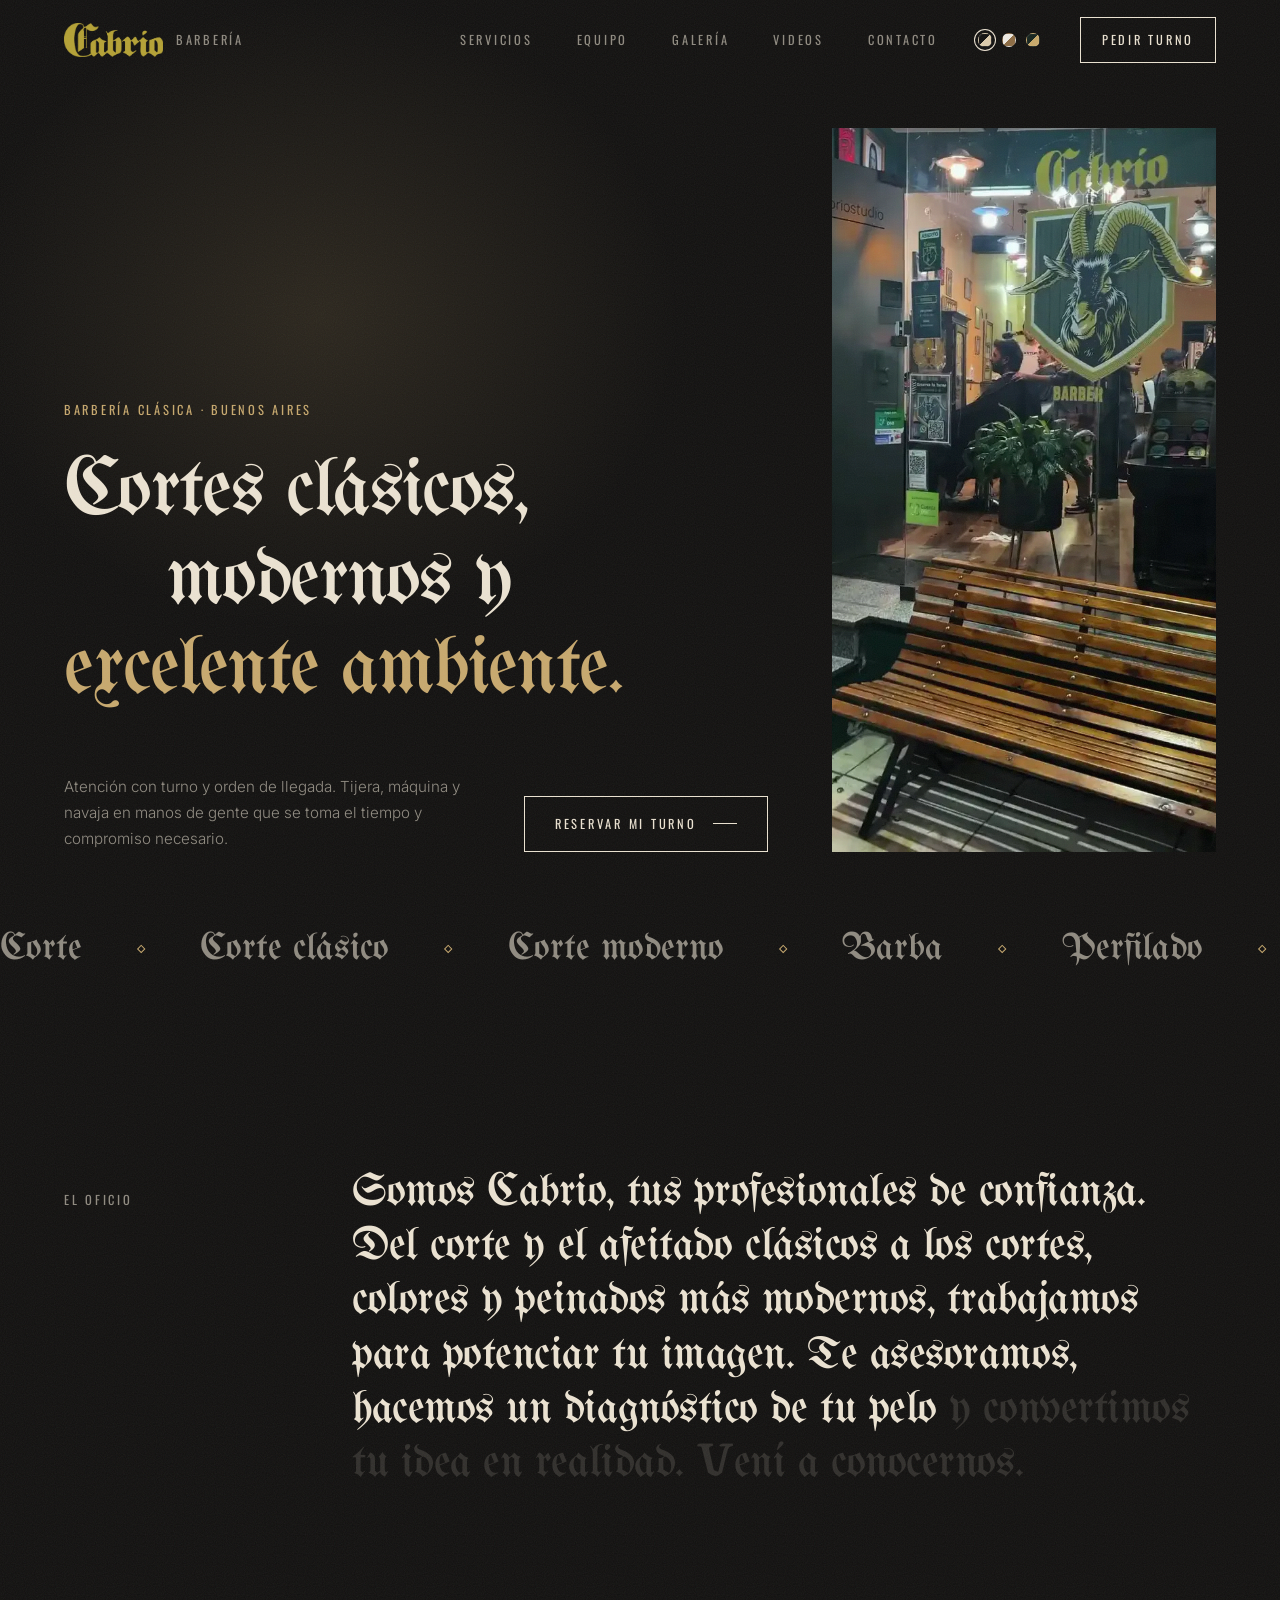
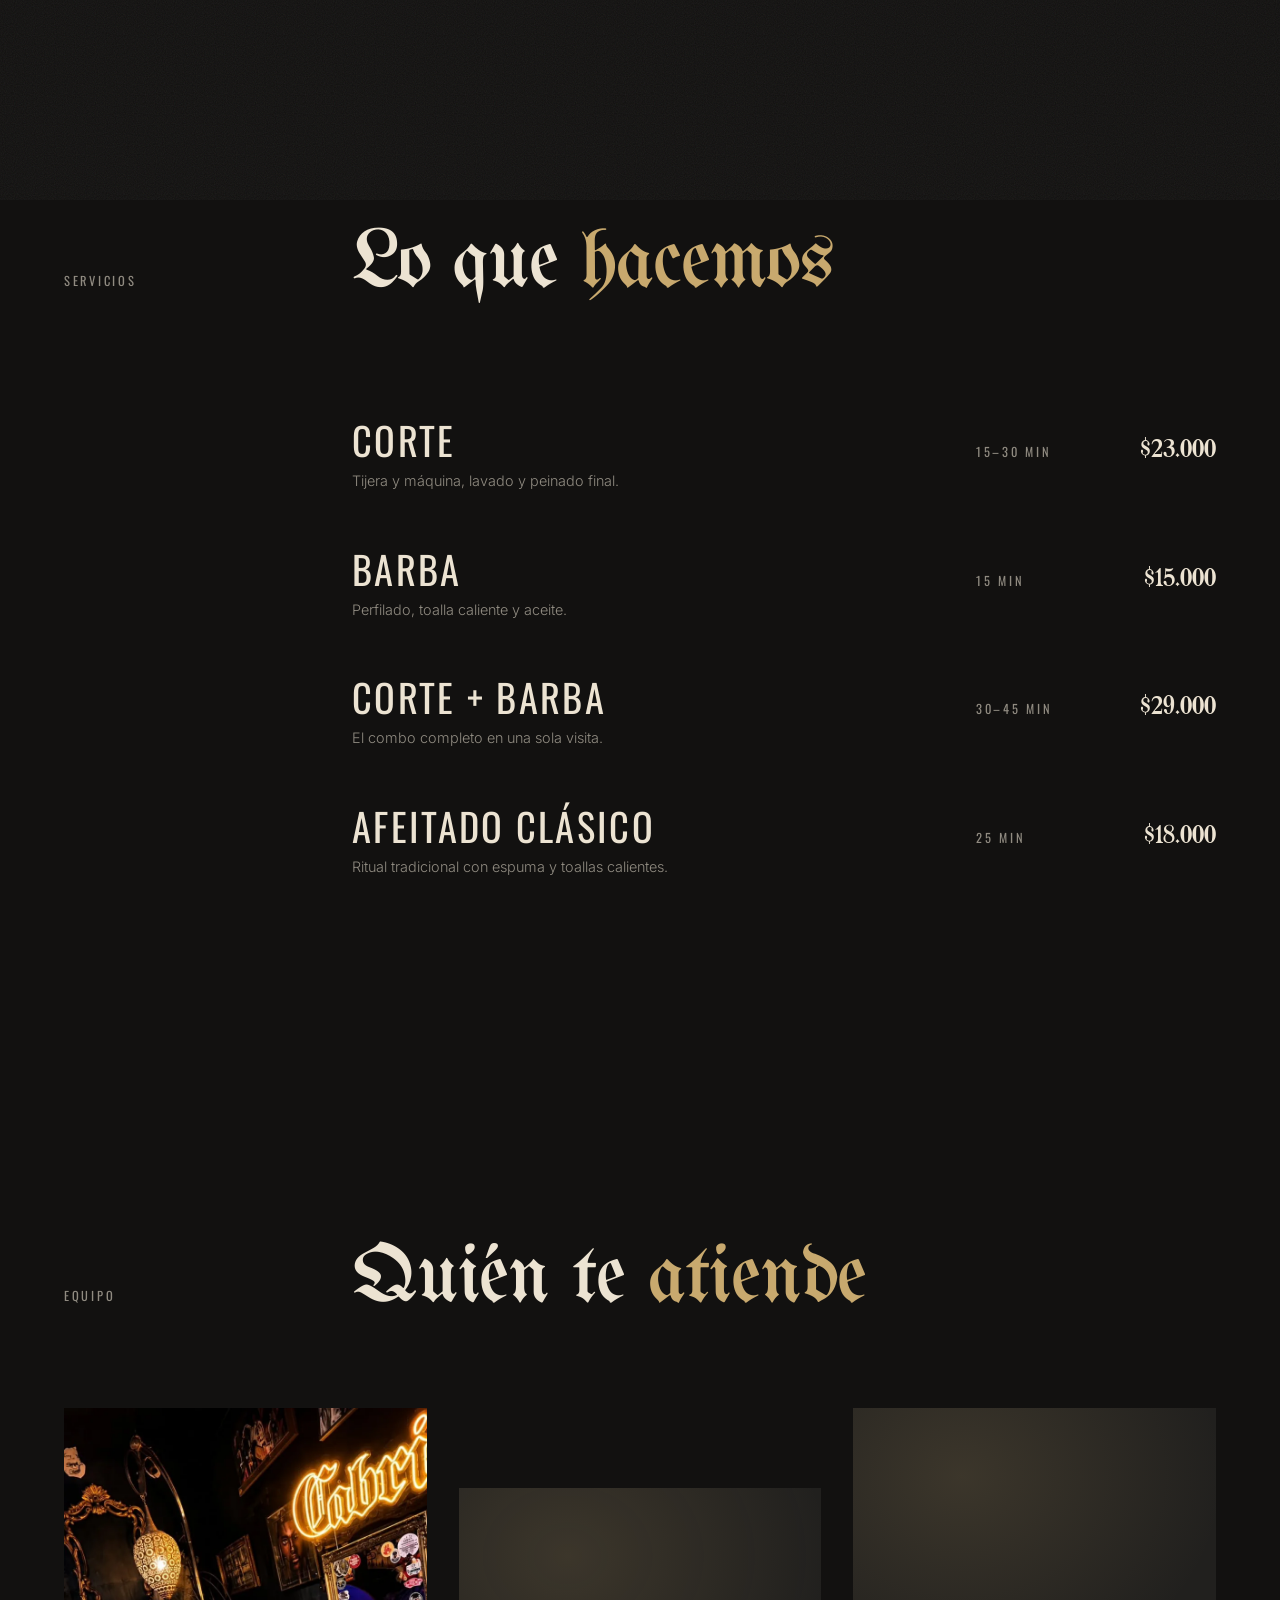
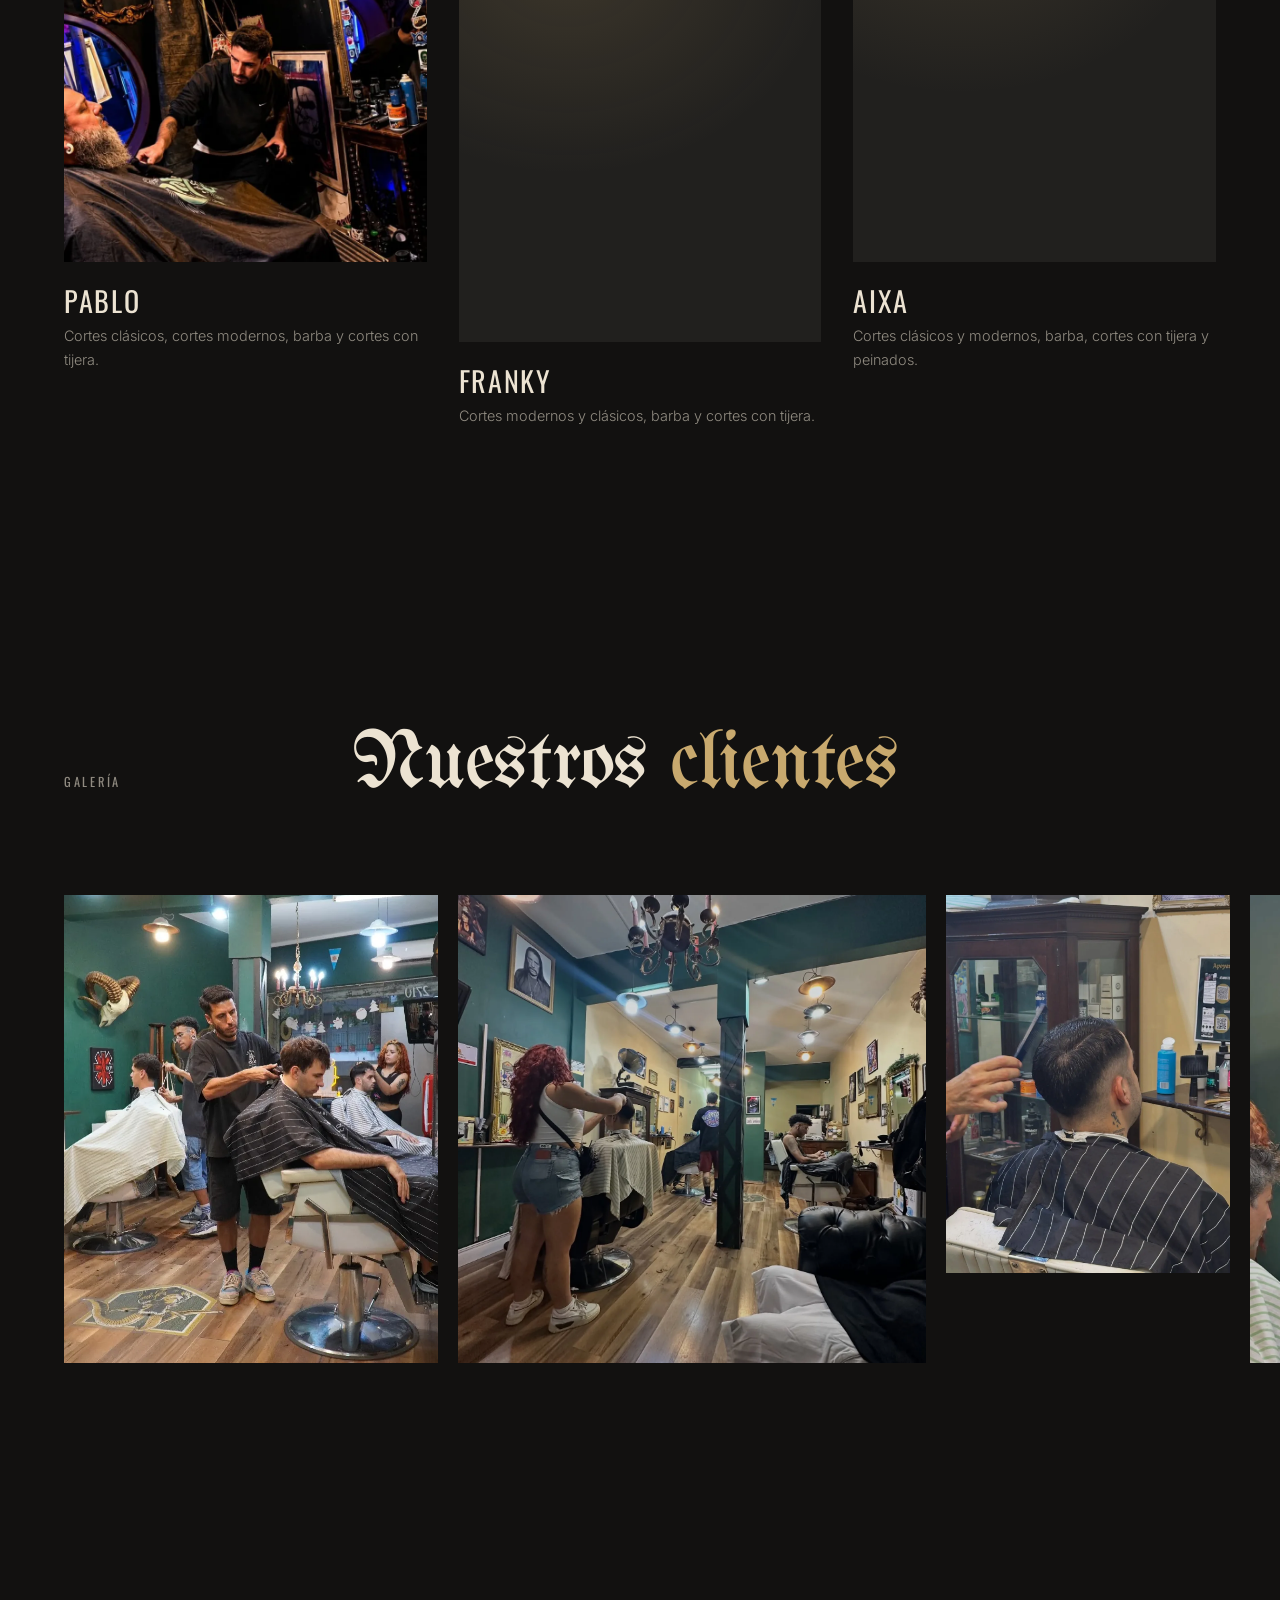
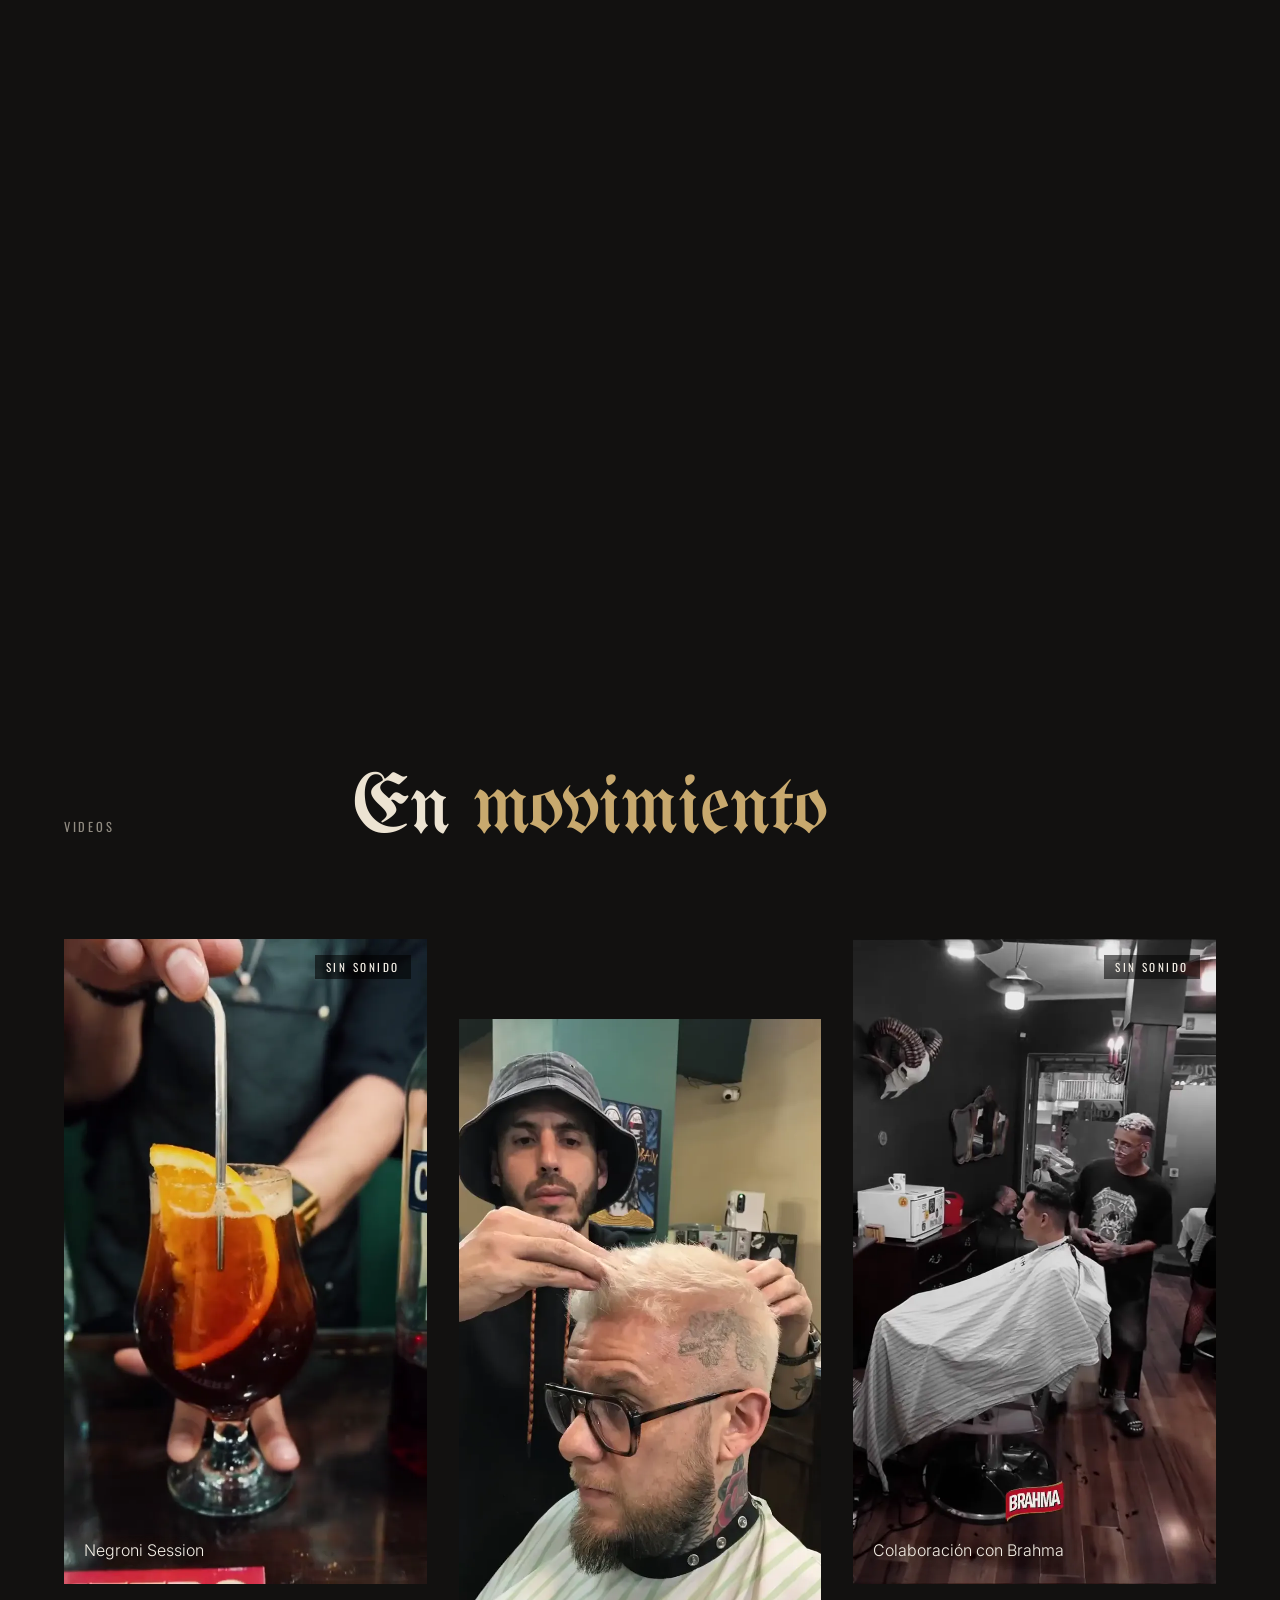
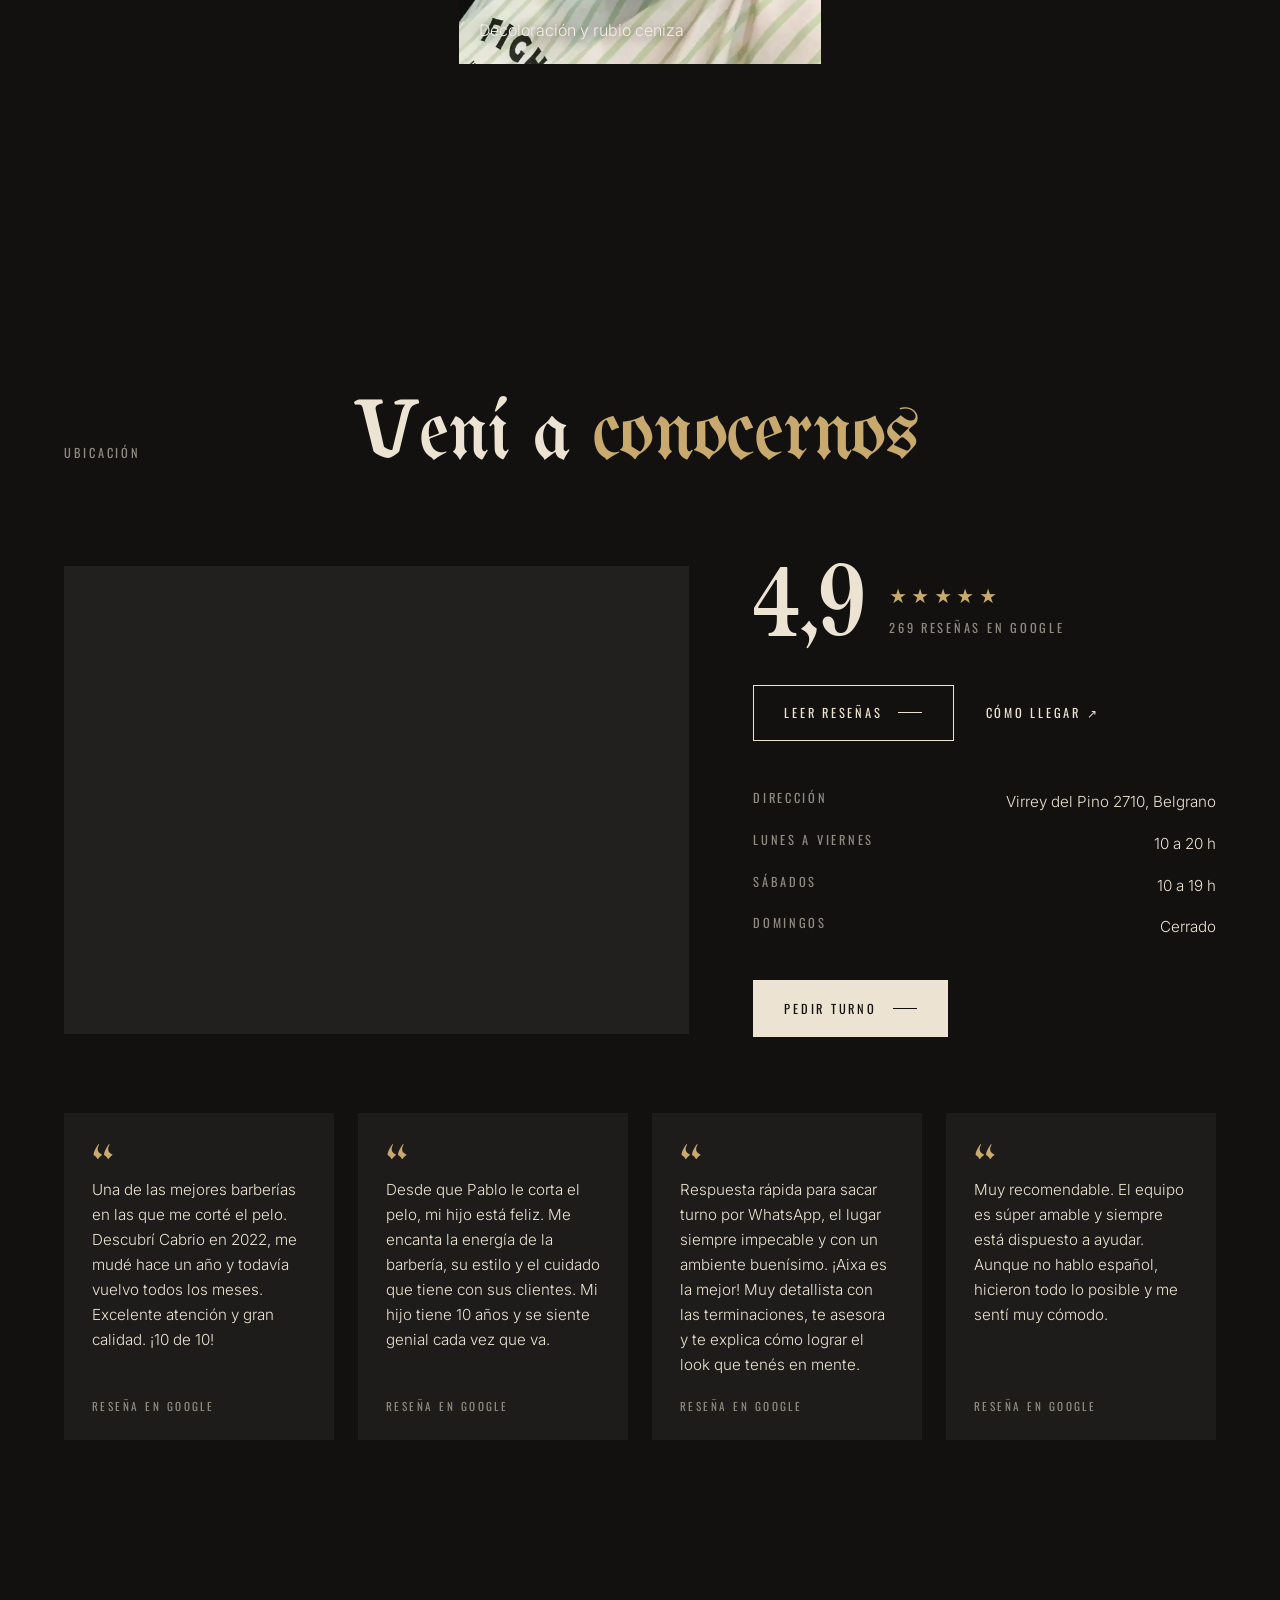
==== index.html @ 7491efc6 "Web de Cabrio Barber Studio" ====
<!DOCTYPE html>
<html lang="es-AR">
<head>
  <meta charset="UTF-8">
  <meta name="viewport" content="width=device-width, initial-scale=1">
  <title>Cabrio Barber Studio | Barbería en Belgrano, CABA</title>
  <meta name="description" content="Barbería en Belgrano, Virrey del Pino 2710. Cortes clásicos y modernos, barba, afeitado clásico, color y peinados. Pedí tu turno online por WhatsApp.">
  <meta name="robots" content="index, follow">
  <meta name="theme-color" content="#121110">
  <meta name="geo.region" content="AR-C">
  <meta name="geo.placename" content="Belgrano, Ciudad Autónoma de Buenos Aires">
  <meta name="geo.position" content="-34.5682414;-58.455752">

  <!-- SITIO_URL: reemplazar por la dirección final al publicar (también en robots.txt y sitemap.xml) -->
  <link rel="canonical" href="SITIO_URL/">

  <!-- Vista previa al compartir en WhatsApp, Instagram, Facebook y X -->
  <meta property="og:type" content="website">
  <meta property="og:locale" content="es_AR">
  <meta property="og:site_name" content="Cabrio Barber Studio">
  <meta property="og:title" content="Cabrio Barber Studio | Barbería en Belgrano, CABA">
  <meta property="og:description" content="Cortes clásicos y modernos, barba, afeitado clásico, color y peinados en Virrey del Pino 2710. Pedí tu turno online.">
  <meta property="og:url" content="SITIO_URL/">
  <meta property="og:image" content="SITIO_URL/multimediz/compartir.jpg">
  <meta property="og:image:width" content="1200">
  <meta property="og:image:height" content="630">
  <meta property="og:image:alt" content="Interior de Cabrio con el cartel de neón">
  <meta name="twitter:card" content="summary_large_image">

  <link rel="icon" href="favicon.ico" sizes="48x48">
  <link rel="icon" href="favicon-32.png" type="image/png" sizes="32x32">
  <link rel="apple-touch-icon" href="apple-touch-icon.png">
  <link rel="manifest" href="site.webmanifest">

  <!-- Ficha del negocio para Google (datos estructurados de schema.org). Es JSON de datos, no código ejecutable -->
  <script type="application/ld+json">
  {
    "@context": "https://schema.org",
    "@type": "HairSalon",
    "@id": "SITIO_URL/#barberia",
    "name": "Cabrio Barber Studio",
    "description": "Barbería en Belgrano con cortes clásicos y modernos, barba, afeitado clásico, color y peinados.",
    "url": "SITIO_URL/",
    "image": "SITIO_URL/multimediz/compartir.jpg",
    "logo": "SITIO_URL/icono-512.png",
    "telephone": "+54 9 11 2591-6083",
    "priceRange": "$$",
    "address": {
      "@type": "PostalAddress",
      "streetAddress": "Virrey del Pino 2710",
      "addressLocality": "Ciudad Autónoma de Buenos Aires",
      "addressRegion": "CABA",
      "postalCode": "C1426",
      "addressCountry": "AR"
    },
    "geo": { "@type": "GeoCoordinates", "latitude": -34.5682414, "longitude": -58.455752 },
    "hasMap": "https://www.google.com/maps/search/?api=1&query=Barberia+CabrioStudio&query_place_id=ChIJ8SZYFT61vJURMBfX44E0KQc",
    "areaServed": "Belgrano, Ciudad Autónoma de Buenos Aires",
    "openingHoursSpecification": [
      { "@type": "OpeningHoursSpecification", "dayOfWeek": ["Monday", "Tuesday", "Wednesday", "Thursday", "Friday"], "opens": "10:00", "closes": "20:00" },
      { "@type": "OpeningHoursSpecification", "dayOfWeek": "Saturday", "opens": "10:00", "closes": "19:00" }
    ],
    "sameAs": ["https://www.instagram.com/cabriostudio/"],
    "makesOffer": [
      { "@type": "Offer", "itemOffered": { "@type": "Service", "name": "Corte" }, "price": "23000", "priceCurrency": "ARS" },
      { "@type": "Offer", "itemOffered": { "@type": "Service", "name": "Barba" }, "price": "15000", "priceCurrency": "ARS" },
      { "@type": "Offer", "itemOffered": { "@type": "Service", "name": "Corte + barba" }, "price": "29000", "priceCurrency": "ARS" },
      { "@type": "Offer", "itemOffered": { "@type": "Service", "name": "Afeitado clásico" }, "price": "18000", "priceCurrency": "ARS" }
    ],
    "employee": [
      { "@type": "Person", "name": "Pablo", "jobTitle": "Barbero" },
      { "@type": "Person", "name": "Franky", "jobTitle": "Barbero", "sameAs": "https://www.instagram.com/frankypelos/" },
      { "@type": "Person", "name": "Aixa", "jobTitle": "Barbera" }
    ]
  }
  </script>

  <!-- Recursos de la primera pantalla: se piden antes para que el inicio cargue más rápido -->
  <link rel="preload" as="image" href="multimediz/cabrio-letras.webp" type="image/webp">
  <link rel="preload" as="image" href="multimediz/hero-cabrio.webp" type="image/webp">
  <link rel="preconnect" href="https://fonts.googleapis.com">
  <link rel="preconnect" href="https://fonts.gstatic.com" crossorigin>
  <link href="https://fonts.googleapis.com/css2?family=UnifrakturMaguntia&family=Oswald:wght@400;500&family=Inter:wght@300;400;500&display=swap" rel="stylesheet">
  <link rel="stylesheet" href="styles.css">
</head>
<body>

  <!-- Pantalla de carga: el logo se llena de dorado con el avance (--load, lo actualiza el JS)
       y al terminar las dos mitades se abren en diagonal, como las hojas de una tijera -->
  <div class="preloader" aria-hidden="true">
    <div class="preloader__half preloader__half--top"></div>
    <div class="preloader__half preloader__half--bottom"></div>
    <span class="preloader__cut"></span>
    <div class="preloader__center">
      <div class="preloader__logo">
        <img class="preloader__ghost" src="multimediz/cabrio-letras.webp" alt="" width="551" height="187">
        <img class="preloader__fill" src="multimediz/cabrio-letras.webp" alt="" width="551" height="187">
      </div>
      <span class="preloader__bar"></span>
      <p class="preloader__tagline">Barber Studio · Belgrano</p>
    </div>
    <span class="preloader__count">0</span>
  </div>


  <!-- Etiqueta que sigue al mouse sobre la lista de servicios; el JS completa el nombre del servicio -->
  <div class="preview" aria-hidden="true">
    <span class="preview__label">Agendar</span>
    <span class="preview__name"></span>
  </div>

  <header class="header">
    <a class="header__logo" href="#inicio"><img src="multimediz/cabrio-letras.webp" alt="Cabrio" width="551" height="187"><span>Barbería</span></a>
    <nav class="nav" aria-label="Principal">
      <a href="#servicios">Servicios</a>
      <a href="#equipo">Equipo</a>
      <a href="#galeria">Galería</a>
      <a href="#videos">Videos</a>
      <a href="#contacto">Contacto</a>
    </nav>
    <div class="themes" role="group" aria-label="Tema de color">
      <button class="themes__btn" type="button" data-theme-set="noche" aria-label="Tema noche"></button>
      <button class="themes__btn" type="button" data-theme-set="papel" aria-label="Tema papel"></button>
      <button class="themes__btn" type="button" data-theme-set="bosque" aria-label="Tema bosque"></button>
    </div>
    <button class="header__cta" type="button" data-bot-open data-magnetic>Pedir turno</button>
    <button class="header__burger" type="button" aria-label="Abrir menú" aria-expanded="false">
      <span></span><span></span>
    </button>
  </header>

  <main>

    <section class="hero" id="inicio">
      <div class="hero__content">
        <p class="hero__eyebrow">Barbería clásica · Buenos Aires</p>
        <h1 class="hero__title">
          <span class="hero__line"><span>Cortes clásicos,</span></span>
          <span class="hero__line"><span>modernos y</span></span>
          <span class="hero__line"><span><em>excelente ambiente.</em></span></span>
        </h1>
      </div>
      <figure class="hero__media" data-parallax>
        <video src="multimediz/hero-cabrio.mp4" poster="multimediz/hero-cabrio.webp" autoplay muted loop playsinline aria-label="Un día de trabajo en Cabrio"></video>
      </figure>
      <div class="hero__footer">
        <p class="hero__text">Atención con turno y orden de llegada. Tijera, máquina y navaja en manos de gente que se toma el tiempo y compromiso necesario.</p>
        <button class="btn" type="button" data-bot-open data-magnetic>Reservar mi turno</button>
      </div>
    </section>

    <div class="marquee" aria-hidden="true">
      <div class="marquee__track">
        <span>Corte</span><span>Corte clásico</span><span>Corte moderno</span><span>Barba</span><span>Perfilado</span><span>Afeitado a navaja</span><span>Peinados</span><span>Asesoramiento personalizado</span><span>Cuidado facial</span>
        <span>Corte</span><span>Corte clásico</span><span>Corte moderno</span><span>Barba</span><span>Perfilado</span><span>Afeitado a navaja</span><span>Peinados</span><span>Asesoramiento personalizado</span><span>Cuidado facial</span>
      </div>
    </div>

    <section class="section manifesto" aria-label="Nuestra forma de trabajar">
      <p class="section__label">El oficio</p>
      <p class="manifesto__text" data-words>Somos Cabrio, tus profesionales de confianza. Del corte y el afeitado clásicos a los cortes, colores y peinados más modernos, trabajamos para potenciar tu imagen. Te asesoramos, hacemos un diagnóstico de tu pelo y convertimos tu idea en realidad. Vení a conocernos.</p>
    </section>

    <section class="section services" id="servicios">
      <header class="section__head" data-reveal>
        <p class="section__label">Servicios</p>
        <h2 class="section__title">Lo que <em>hacemos</em></h2>
      </header>
      <!-- El bot de turnos lee data-service y data-price; al hacer clic abre el bot con ese servicio elegido -->
      <ul class="services__list">
        <li data-reveal>
          <button class="service" type="button" data-service="Corte" data-price="$23.000">
            <span class="service__body">
              <span class="service__name">Corte</span>
              <span class="service__desc">Tijera y máquina, lavado y peinado final.</span>
            </span>
            <span class="service__time">15–30 min</span>
            <span class="service__price">$23.000</span>
          </button>
        </li>
        <li data-reveal>
          <button class="service" type="button" data-service="Barba" data-price="$15.000">
            <span class="service__body">
              <span class="service__name">Barba</span>
              <span class="service__desc">Perfilado, toalla caliente y aceite.</span>
            </span>
            <span class="service__time">15 min</span>
            <span class="service__price">$15.000</span>
          </button>
        </li>
        <li data-reveal>
          <button class="service" type="button" data-service="Corte + barba" data-price="$29.000">
            <span class="service__body">
              <span class="service__name">Corte + barba</span>
              <span class="service__desc">El combo completo en una sola visita.</span>
            </span>
            <span class="service__time">30–45 min</span>
            <span class="service__price">$29.000</span>
          </button>
        </li>
        <li data-reveal>
          <button class="service" type="button" data-service="Afeitado clásico" data-price="$18.000">
            <span class="service__body">
              <span class="service__name">Afeitado clásico</span>
              <span class="service__desc">Ritual tradicional con espuma y toallas calientes.</span>
            </span>
            <span class="service__time">25 min</span>
            <span class="service__price">$18.000</span>
          </button>
        </li>
      </ul>
    </section>

    <section class="section section--alt team" id="equipo">
      <header class="section__head" data-reveal>
        <p class="section__label">Equipo</p>
        <h2 class="section__title">Quién te <em>atiende</em></h2>
      </header>
      <!-- Cada foto abre el Instagram del estilista -->
      <div class="team__grid">
        <article class="barber" data-reveal data-barber="Pablo">
          <a class="barber__photo" href="https://www.instagram.com/cabriostudio/" target="_blank" rel="noopener" aria-label="Instagram de Pablo">
            <img src="multimediz/equipo-pablo.webp" alt="Pablo, barbero de Cabrio, arreglando la barba de un cliente" width="800" height="1000" loading="lazy" decoding="async">
          </a>
          <h3>Pablo</h3>
          <p>Cortes clásicos, cortes modernos, barba y cortes con tijera.</p>
        </article>
        <article class="barber" data-reveal data-barber="Franky">
          <a class="barber__photo" href="https://www.instagram.com/frankypelos/" target="_blank" rel="noopener" aria-label="Instagram de Franky">
            <img src="multimediz/equipo-franky.webp" alt="Franky, barbero de Cabrio" width="800" height="1000" loading="lazy" decoding="async">
          </a>
          <h3>Franky</h3>
          <p>Cortes modernos y clásicos, barba y cortes con tijera.</p>
        </article>
        <article class="barber" data-reveal data-barber="Aixa">
          <a class="barber__photo" href="https://www.instagram.com/cabriostudio/" target="_blank" rel="noopener" aria-label="Instagram de Aixa">
            <img src="multimediz/equipo-aixa.webp" alt="Aixa, barbera de Cabrio" width="800" height="1000" loading="lazy" decoding="async">
          </a>
          <h3>Aixa</h3>
          <p>Cortes clásicos y modernos, barba, cortes con tijera y peinados.</p>
        </article>
      </div>
    </section>

    <!-- En escritorio la galería queda fija y se desplaza en horizontal con el scroll -->
    <section class="gallery" id="galeria">
      <div class="gallery__sticky">
        <header class="section__head gallery__head">
          <p class="section__label">Galería</p>
          <h2 class="section__title">Nuestros <em>clientes</em></h2>
        </header>
        <!-- Para sumar fotos: un figure por imagen. Los vacíos se muestran como marco de muestra -->
        <div class="gallery__track">
          <figure class="gallery__item"><img src="multimediz/equipo-trabajando.webp" width="720" height="960" alt="Pablo, Franky y Aixa trabajando en el local" loading="lazy" decoding="async"></figure>
          <figure class="gallery__item"><img src="multimediz/salon-completo.webp" width="1400" height="1399" alt="El salón de Cabrio con los tres sillones trabajando" loading="lazy" decoding="async"></figure>
          <figure class="gallery__item"><img src="multimediz/peinado-clasico.webp" width="1400" height="1399" alt="Peinado clásico con peine y degradado" loading="lazy" decoding="async"></figure>
          <figure class="gallery__item"><img src="multimediz/neon-espejo.webp" width="1400" height="1399" alt="Corte frente al espejo dorado bajo el neón de Cabrio" loading="lazy" decoding="async"></figure>
          <figure class="gallery__item"><img src="multimediz/fade-rulos.webp" width="720" height="960" alt="Degradado bajo con rulos" loading="lazy" decoding="async"></figure>
          <figure class="gallery__item"><img src="multimediz/barba-ventana.webp" width="1400" height="1399" alt="Arreglo de barba junto a la ventana" loading="lazy" decoding="async"></figure>
          <figure class="gallery__item"><img src="multimediz/corte-espejo.webp" width="1400" height="1399" alt="Cliente revisando su corte en el espejo" loading="lazy" decoding="async"></figure>
          <figure class="gallery__item"><img src="multimediz/perfilado-sillon.webp" width="1400" height="1400" alt="Perfilado de barba con máquina en el sillón" loading="lazy" decoding="async"></figure>
          <figure class="gallery__item"><img src="multimediz/espejo-neon-2.webp" width="1400" height="1399" alt="Corte reflejado en el espejo con el cartel de neón" loading="lazy" decoding="async"></figure>
          <figure class="gallery__item"><img src="multimediz/fade-barba.webp" width="1170" height="1170" alt="Fade bajo y arreglo de barba con máquina" loading="lazy" decoding="async"></figure>
          <figure class="gallery__item"><img src="multimediz/trenzas-1.webp" width="1400" height="1400" alt="Trenzas pegadas vistas desde arriba" loading="lazy" decoding="async"></figure>
          <figure class="gallery__item"><img src="multimediz/local-neon.webp" width="1051" height="1400" alt="Corte frente al espejo con el cartel de neón de Cabrio" loading="lazy" decoding="async"></figure>
          <figure class="gallery__item"><img src="multimediz/fade-nuca.webp" width="1023" height="1279" alt="Degradado en la nuca con máquina" loading="lazy" decoding="async"></figure>
          <figure class="gallery__item"><img src="multimediz/corte-tijera.webp" width="1023" height="1279" alt="Corte con tijera y peine" loading="lazy" decoding="async"></figure>
          <figure class="gallery__item"><img src="multimediz/trenzas-2.webp" width="1400" height="1400" alt="Trenzas pegadas con degradado lateral" loading="lazy" decoding="async"></figure>
          <figure class="gallery__item"><img src="multimediz/cartel-neon.webp" width="1023" height="1281" alt="Cartel de neón de Cabrio Barber Studio" loading="lazy" decoding="async"></figure>
          <figure class="gallery__item"><img src="multimediz/perfilado-barba.webp" width="1170" height="1170" alt="Perfilado de barba con máquina" loading="lazy" decoding="async"></figure>
          <figure class="gallery__item"><img src="multimediz/fade-lateral.webp" width="1023" height="1281" alt="Degradado lateral con barba" loading="lazy" decoding="async"></figure>
          <figure class="gallery__item"><img src="multimediz/barba-sillon.webp" width="1023" height="1279" alt="Arreglo de barba en el sillón" loading="lazy" decoding="async"></figure>
          <figure class="gallery__item"><img src="multimediz/cuadro-tyson.webp" width="1023" height="1279" alt="Cuadro de arte urbano en el local" loading="lazy" decoding="async"></figure>
          <figure class="gallery__item"><img src="multimediz/afeitado-maquina.webp" width="1119" height="1400" alt="Perfilado con afeitadora" loading="lazy" decoding="async"></figure>
          <figure class="gallery__item"><img src="multimediz/espejo.webp" width="1023" height="1279" alt="Barbero trabajando reflejado en el espejo" loading="lazy" decoding="async"></figure>
          <figure class="gallery__item"><img src="multimediz/cliente-local.webp" width="1119" height="1400" alt="Cliente en el sillón dentro del local" loading="lazy" decoding="async"></figure>
          <figure class="gallery__item"><img src="multimediz/local-cabrio.webp" width="1080" height="1080" alt="Barbero trabajando con el cartel de neón de Cabrio" loading="lazy" decoding="async"></figure>
          <figure class="gallery__item"><img src="multimediz/cartel-vidriera.webp" width="1023" height="1281" alt="Cartel de Cabrio en la vidriera" loading="lazy" decoding="async"></figure>
        </div>
      </div>
    </section>

    <!-- Los videos arrancan sin sonido al entrar en pantalla; un clic activa el sonido.
         data-no-audio marca los videos que no tienen pista de audio -->

    <section class="section videos" id="videos">
      <header class="section__head" data-reveal>
        <p class="section__label">Videos</p>
        <h2 class="section__title">En <em>movimiento</em></h2>
      </header>
      <div class="videos__grid">
        <figure class="clip" data-reveal>
          <video src="multimediz/video-negroni.mp4" poster="multimediz/video-negroni.webp" muted loop playsinline preload="none"></video>
          <figcaption>Negroni Session</figcaption>
        </figure>
        <figure class="clip" data-reveal data-no-audio>
          <video src="multimediz/video-decoloracion.mp4" poster="multimediz/video-decoloracion.webp" muted loop playsinline preload="none"></video>
          <figcaption>Decoloración y rubio ceniza</figcaption>
        </figure>
        <figure class="clip" data-reveal>
          <video src="multimediz/video-brahma.mp4" poster="multimediz/video-brahma.webp" muted loop playsinline preload="none"></video>
          <figcaption>Colaboración con Brahma</figcaption>
        </figure>
      </div>
    </section>

    <!-- Ubicación, reseñas y contacto. La calificación y la cantidad de reseñas se copian a mano desde la ficha de Google -->
    <section class="section section--alt contact" id="contacto">
      <header class="section__head" data-reveal>
        <p class="section__label">Ubicación</p>
        <h2 class="section__title">Vení a <em>conocernos</em></h2>
      </header>
      <div class="contact__grid">
        <div class="map" data-reveal>
          <iframe class="map__frame" src="https://www.google.com/maps?q=Barberia+CabrioStudio,+Virrey+del+Pino+2710,+CABA&amp;z=16&amp;output=embed" title="Mapa de Cabrio en Virrey del Pino 2710" loading="lazy" referrerpolicy="no-referrer-when-downgrade"></iframe>
        </div>
        <div class="contact__info" data-reveal>
          <div class="rating">
            <p class="rating__score">4,9</p>
            <div>
              <p class="rating__stars" aria-label="4,9 de 5 estrellas">★★★★★</p>
              <p class="rating__count">269 reseñas en Google</p>
            </div>
          </div>
          <div class="contact__links">
            <a class="btn" href="https://search.google.com/local/reviews?placeid=ChIJ8SZYFT61vJURMBfX44E0KQc" target="_blank" rel="noopener">Leer reseñas</a>
            <a class="link" href="https://www.google.com/maps/dir/?api=1&amp;destination=Virrey+del+Pino+2710,+CABA" target="_blank" rel="noopener">Cómo llegar ↗</a>
          </div>
          <dl class="details">
            <div><dt>Dirección</dt><dd>Virrey del Pino 2710, Belgrano</dd></div>
            <div><dt>Lunes a viernes</dt><dd>10 a 20 h</dd></div>
            <div><dt>Sábados</dt><dd>10 a 19 h</dd></div>
            <div><dt>Domingos</dt><dd>Cerrado</dd></div>
          </dl>
          <button class="btn btn--solid" type="button" data-bot-open data-magnetic>Pedir turno</button>
        </div>
      </div>

      <!-- PENDIENTE: estos textos son traducciones al español de reseñas reales de la ficha de Google
           (Google las entrega traducidas al inglés). Reemplazarlos por el texto original antes de publicar -->
      <div class="reviews">
        <blockquote class="review" data-reveal>
          <p>Una de las mejores barberías en las que me corté el pelo. Descubrí Cabrio en 2022, me mudé hace un año y todavía vuelvo todos los meses. Excelente atención y gran calidad. ¡10 de 10!</p>
          <footer>Reseña en Google</footer>
        </blockquote>
        <blockquote class="review" data-reveal>
          <p>Desde que Pablo le corta el pelo, mi hijo está feliz. Me encanta la energía de la barbería, su estilo y el cuidado que tiene con sus clientes. Mi hijo tiene 10 años y se siente genial cada vez que va.</p>
          <footer>Reseña en Google</footer>
        </blockquote>
        <blockquote class="review" data-reveal>
          <p>Respuesta rápida para sacar turno por WhatsApp, el lugar siempre impecable y con un ambiente buenísimo. ¡Aixa es la mejor! Muy detallista con las terminaciones, te asesora y te explica cómo lograr el look que tenés en mente.</p>
          <footer>Reseña en Google</footer>
        </blockquote>
        <blockquote class="review" data-reveal>
          <p>Muy recomendable. El equipo es súper amable y siempre está dispuesto a ayudar. Aunque no hablo español, hicieron todo lo posible y me sentí muy cómodo.</p>
          <footer>Reseña en Google</footer>
        </blockquote>
      </div>
    </section>

  </main>

  <footer class="footer">
    <p>© Cabrio Barbería</p>
    <p>Diseño y desarrollo: Cancado Media</p>
  </footer>

  <button class="bot-toggle" type="button" data-bot-open>Pedir turno</button>

  <aside class="bot" aria-label="Asistente de turnos" inert>
    <header class="bot__head">
      <div>
        <p class="bot__title">Asistente de turnos</p>
        <p class="bot__status">Respuesta inmediata</p>
      </div>
      <button class="bot__close" type="button" aria-label="Cerrar asistente">×</button>
    </header>
    <div class="bot__messages" aria-live="polite"></div>
    <div class="bot__options"></div>
    <form class="bot__form" hidden>
      <input class="bot__input" type="text" aria-label="Respuesta" required>
      <button class="bot__send" type="submit" aria-label="Enviar">→</button>
    </form>
  </aside>

  <script src="script.js"></script>
  <script src="cursor.js"></script>
</body>
</html>
---- styles.css ----
/* ---------- Fuentes ---------- */
/* La V mayúscula de UnifrakturMaguntia (Fraktur) se lee como B: solo esa letra se toma de Texturina */
@font-face {
  font-family: "Cabrio V";
  src: url("fuentes/v-gotica.woff2") format("woff2");
  unicode-range: U+0056;
  font-display: swap;
}

/* ---------- Paletas ---------- */
/* s1 = superficies claras, s2 = superficies oscuras. Cada tema redefine solo estos valores */
:root {
  --s1-bg: #eeeae3;
  --s1-fg: #171614;
  --s1-accent: #8c6b43;
  --s2-bg: #141311;
  --s2-fg: #ece6dc;
  --s2-accent: #b8976a;

  --font-display: "Cabrio V", "UnifrakturMaguntia", "Times New Roman", serif;
  --font-label: "Oswald", "Arial Narrow", sans-serif;
  --font-body: "Inter", system-ui, sans-serif;

  --gutter: clamp(1.25rem, 5vw, 5rem);
  --header-h: 5rem;
  --index-col: clamp(3rem, 20vw, 16rem);
  --tracking: 0.22em;
  --ease: cubic-bezier(0.19, 1, 0.22, 1);
}

/* Tema principal: fondo oscuro con secciones en beige */
[data-theme="noche"] {
  --s1-bg: #121110;
  --s1-fg: #ece3d2;
  --s1-accent: #c8a96e;
  --s2-bg: #dccbab;
  --s2-fg: #1a1714;
  --s2-accent: #6f4f26;
}

/* El preloader queda oscuro aunque las secciones alternadas sean beige, para que resalte el logo dorado */
[data-theme="noche"] .preloader {
  --bg: var(--s1-bg);
  --text: var(--s1-fg);
  --accent: var(--s1-accent);
}

[data-theme="bosque"] {
  --s1-bg: #e8e5da;
  --s1-fg: #16241e;
  --s1-accent: #94743f;
  --s2-bg: #16241e;
  --s2-fg: #e8e5da;
  --s2-accent: #c9a96a;
}

/* ---------- Superficies ---------- */
/* Los colores se registran como <color> para poder animarlos: cuando una sección .section--alt
   llega al centro de la pantalla, el JS agrega .is-alt y toda la página funde al segundo color */
@property --bg { syntax: "<color>"; inherits: true; initial-value: #121110; }
@property --text { syntax: "<color>"; inherits: true; initial-value: #ece3d2; }
@property --accent { syntax: "<color>"; inherits: true; initial-value: #c8a96e; }

:root {
  --bg: var(--s1-bg);
  --text: var(--s1-fg);
  --accent: var(--s1-accent);
  transition: --bg 1.4s ease, --text 1.4s ease, --accent 1.4s ease;
}
:root.is-alt {
  --bg: var(--s2-bg);
  --text: var(--s2-fg);
  --accent: var(--s2-accent);
}

/* El bot y el botón flotante usan siempre el segundo color, para despegarse del fondo */
.bot, .bot-toggle, .preloader {
  --bg: var(--s2-bg);
  --text: var(--s2-fg);
  --accent: var(--s2-accent);
  background: var(--bg);
  color: var(--text);
}

/* Los tonos derivados se recalculan en cada superficie */
:root, .bot, .bot-toggle, .preloader {
  --muted: color-mix(in srgb, var(--text) 58%, var(--bg));
  --line: color-mix(in srgb, var(--text) 12%, transparent);
  --placeholder: color-mix(in srgb, var(--text) 7%, var(--bg));
}

/* ---------- Base ---------- */
*, *::before, *::after { box-sizing: border-box; margin: 0; padding: 0; }

html { scroll-behavior: smooth; scroll-padding-top: var(--header-h); }

body {
  background: var(--bg);
  color: var(--text);
  font: 300 1rem/1.7 var(--font-body);
  -webkit-font-smoothing: antialiased;
  overflow-x: clip;
}
body.menu-open { overflow: hidden; }

/* Grano de película sobre toda la página: la capa es más grande que la pantalla
   y salta de posición para que el ruido se mueva como en un fílmico */
body::after {
  content: "";
  position: fixed;
  inset: -100%;
  z-index: 95;
  pointer-events: none;
  opacity: 0.07;
  background-image: url("data:image/svg+xml,%3Csvg xmlns='http://www.w3.org/2000/svg' width='160' height='160'%3E%3Cfilter id='n'%3E%3CfeTurbulence type='fractalNoise' baseFrequency='.9' numOctaves='2' stitchTiles='stitch'/%3E%3C/filter%3E%3Crect width='100%25' height='100%25' filter='url(%23n)'/%3E%3C/svg%3E");
  animation: grain 0.9s steps(6) infinite;
}
@keyframes grain {
  0%, 100% { transform: translate(0, 0); }
  20% { transform: translate(-5%, 4%); }
  40% { transform: translate(4%, -6%); }
  60% { transform: translate(-3%, 7%); }
  80% { transform: translate(6%, 2%); }
}

a { color: inherit; text-decoration: none; }
ul { list-style: none; }
button { font: inherit; color: inherit; background: none; border: 0; cursor: pointer; text-align: inherit; }
em { font-style: normal; color: var(--accent); }

h1, h2, h3 { font-family: var(--font-display); font-weight: 400; line-height: 1; }

/* Nombres propios y de servicios en Oswald, como "BARBERSTUDIO" del logo: la gótica los vuelve ilegibles */
.service__name, .barber h3 {
  font-family: var(--font-label);
  font-weight: 400;
  text-transform: uppercase;
  letter-spacing: 0.06em;
}

/* Textos chicos en versalitas */
.header__logo span, .nav, .header__cta, .btn, .link, .hero__eyebrow, .section__label,
.service__time, .details dt, .rating__count, .footer,
.bot-toggle, .bot__status, .bot__option {
  font: 400 0.78rem/1.4 var(--font-label);
  letter-spacing: var(--tracking);
  text-transform: uppercase;
}

/* ---------- Preloader ---------- */
.preloader {
  position: fixed;
  inset: 0;
  z-index: 100;
  display: grid;
  place-items: center;
  background: none;
  pointer-events: none;
  animation: preloader-failsafe 0s 6s forwards;
}
.is-loaded .preloader { visibility: hidden; transition: visibility 0s 2s; }
@keyframes preloader-failsafe { to { visibility: hidden; } }

/* Mitades con borde diagonal: juntas tapan la pantalla y al abrirse se van en sentidos opuestos */
.preloader__half {
  position: absolute;
  left: 0;
  width: 100%;
  height: 56%;
  background:
    radial-gradient(60% 80% at 50% 100%, color-mix(in srgb, var(--accent) 10%, transparent), transparent 70%),
    var(--bg);
  transition: transform 1.1s cubic-bezier(0.7, 0, 0.2, 1) 0.55s;
}
.preloader__half--top { top: 0; clip-path: polygon(0 0, 100% 0, 100% 82%, 0 100%); }
.preloader__half--bottom {
  bottom: 0;
  clip-path: polygon(0 18%, 100% 0, 100% 100%, 0 100%);
  background:
    radial-gradient(60% 80% at 50% 0%, color-mix(in srgb, var(--accent) 10%, transparent), transparent 70%),
    var(--bg);
}
.is-loaded .preloader__half--top { transform: translate3d(-4%, -105%, 0) rotate(-3deg); }
.is-loaded .preloader__half--bottom { transform: translate3d(4%, 105%, 0) rotate(-3deg); }

/* Línea del corte: sigue la diagonal donde se juntan las mitades (baja 10vh de izquierda a derecha)
   y se traza justo antes de que se abran */
.preloader__cut {
  position: absolute;
  top: 50%;
  left: -5%;
  width: 110%;
  height: 1px;
  background: linear-gradient(90deg, transparent, var(--accent) 15%, #fff3d4 50%, var(--accent) 85%, transparent);
  box-shadow: 0 0 12px color-mix(in srgb, var(--accent) 70%, transparent);
  transform: rotate(atan2(-10vh, 100vw)) scaleX(0);
  transform-origin: left center;
  transition: transform 0.45s cubic-bezier(0.6, 0, 0.2, 1) 0.15s, opacity 0.3s 0.7s;
}
.is-loaded .preloader__cut { transform: rotate(atan2(-10vh, 100vw)) scaleX(1); opacity: 0; }

.preloader__center {
  position: relative;
  display: flex;
  flex-direction: column;
  align-items: center;
  gap: 1.6rem;
  animation: preloader-in 1.2s var(--ease) both;
  transition: opacity 0.4s, transform 0.8s var(--ease), filter 0.4s;
}
.is-loaded .preloader__center { opacity: 0; transform: scale(1.08); filter: blur(6px); }
@keyframes preloader-in { from { opacity: 0; transform: translateY(1.5rem); } }

/* Logo: copia tenue de fondo y copia dorada que se descubre de izquierda a derecha según --load */
.preloader__logo { position: relative; width: clamp(14rem, 34vw, 30rem); }
.preloader__logo img { display: block; width: 100%; height: auto; }
.preloader__ghost { opacity: 0.12; filter: grayscale(1); }
/* El dorado avanza con un borde difuminado del 20%: la máscara va de opaco a transparente
   y se desplaza de -20% a 100% según --load, así el frente del color nunca es una línea dura */
.preloader__fill {
  position: absolute;
  inset: 0;
  --edge: calc(var(--load, 0) * 120%);
  -webkit-mask: linear-gradient(90deg, #000 calc(var(--edge) - 20%), transparent var(--edge));
  mask: linear-gradient(90deg, #000 calc(var(--edge) - 20%), transparent var(--edge));
}

/* Brillo metálico: una sola pasada suave cuando el logo ya está completo (.is-full lo agrega el JS) */
.preloader__logo::after {
  content: "";
  position: absolute;
  inset: 0;
  background: linear-gradient(105deg, transparent 42%, rgba(255, 248, 228, 0.55) 50%, transparent 58%) no-repeat;
  background-size: 300% 100%;
  background-position: 150% 0;
  -webkit-mask: url("multimediz/cabrio-letras.webp") center / 100% 100% no-repeat;
  mask: url("multimediz/cabrio-letras.webp") center / 100% 100% no-repeat;
}
.is-full .preloader__logo::after { animation: shine 0.9s ease-in-out forwards; }
@keyframes shine { from { background-position: 150% 0; } to { background-position: -150% 0; } }

.preloader__bar {
  width: clamp(8rem, 16vw, 13rem);
  height: 1px;
  background: color-mix(in srgb, var(--text) 15%, transparent);
  overflow: hidden;
}
.preloader__bar::after {
  content: "";
  display: block;
  height: 100%;
  background: var(--accent);
  transform: scaleX(var(--load, 0));
  transform-origin: left;
}
.preloader__tagline {
  color: var(--muted);
  font: 400 0.72rem/1 var(--font-label);
  letter-spacing: 0.45em;
  text-transform: uppercase;
}
.preloader__count {
  position: absolute;
  right: var(--gutter);
  bottom: var(--gutter);
  color: var(--muted);
  font: 400 0.85rem/1 var(--font-label);
  letter-spacing: var(--tracking);
  font-variant-numeric: tabular-nums;
  transition: opacity 0.4s;
}
.preloader__count::after { content: "%"; }
.is-loaded .preloader__count { opacity: 0; }

/* ---------- Cursor tijera (solo mouse) ---------- */
/* cursor.js agrega .has-scissors cuando la tijera 3D cargó; si falla, queda el cursor del sistema */
.has-scissors, .has-scissors * { cursor: none; }

.scissors {
  position: fixed;
  top: 0;
  left: 0;
  z-index: 110;
  width: 84px;
  height: 84px;
  pointer-events: none;
  opacity: 0;
  /* Hoja de 18 × 12 cuadros renderizados a 168 px, mostrada a 84 px para que se vea nítida en pantallas retina */
  background: url("multimediz/tijera-sprite.webp") 0 0 / 1512px 1008px no-repeat;
  transform-origin: 10px 10px;
  filter: drop-shadow(0 3px 4px rgba(0, 0, 0, 0.5));
  transition: opacity 0.3s;
}
.scissors.is-visible { opacity: 1; }

.preview { display: none; }

/* ---------- Marcos de imagen ---------- */
.hero__media, .barber__photo, .gallery__item {
  position: relative;
  overflow: hidden;
  background:
    radial-gradient(120% 80% at 30% 15%, color-mix(in srgb, var(--accent) 16%, transparent), transparent 60%),
    var(--placeholder);
}
.hero__media img, .hero__media video, .barber__photo img, .gallery__item img, .clip video {
  position: absolute;
  inset: 0;
  width: 100%;
  height: 100%;
  object-fit: cover;
  transition: transform 1.4s var(--ease);
}

/* El parallax mueve el video dentro del marco, que no se desplaza: así no se encima con la sección siguiente.
   Es un 20% más alto para que al bajar no aparezca un hueco arriba */
.hero__media video { top: -20%; height: 120%; transition: none; }

/* ---------- Botones ---------- */
.btn, .header__cta {
  position: relative;
  isolation: isolate;
  display: inline-flex;
  align-items: center;
  gap: 1rem;
  border: 1px solid currentColor;
  overflow: hidden;
  transition: color 0.6s var(--ease), transform 0.6s var(--ease);
}
.btn { padding: 1.15rem 1.9rem; white-space: nowrap; }
.header__cta { padding: 0.8rem 1.3rem; }

/* Relleno que sube desde abajo en hover */
.btn::before, .header__cta::before {
  content: "";
  position: absolute;
  inset: 0;
  z-index: -1;
  background: var(--text);
  transform: scaleY(0);
  transform-origin: bottom;
  transition: transform 0.6s var(--ease);
}
.btn::after {
  content: "";
  width: 1.5rem;
  height: 1px;
  background: currentColor;
  transition: width 0.6s var(--ease);
}
.btn:hover, .header__cta:hover { color: var(--bg); }
.btn:hover::before, .header__cta:hover::before { transform: scaleY(1); }
.btn:hover::after { width: 2.5rem; }

/* Variante rellena para la acción principal de una sección */
.btn--solid { background: var(--text); color: var(--bg); border-color: var(--text); }
.btn--solid::before { background: var(--accent); }
.btn--solid:hover { color: var(--bg); }

/* Link de texto con flecha */
.link { color: var(--text); transition: color 0.4s; }
.link:hover { color: var(--accent); }

/* ---------- Header ---------- */
.header {
  position: fixed;
  inset: 0 0 auto;
  z-index: 50;
  height: var(--header-h);
  padding: 0 var(--gutter);
  display: flex;
  align-items: center;
  gap: 2.5rem;
  transition: background 0.5s;
}
.header.is-scrolled {
  background: color-mix(in srgb, var(--bg) 82%, transparent);
  backdrop-filter: blur(12px);
}

.header__logo { display: flex; align-items: center; gap: 0.8rem; }
.header__logo img { height: 2.1rem; width: auto; }
.header__logo span { color: var(--muted); }

.nav { display: flex; gap: 2.75rem; margin-left: auto; }
.nav a { position: relative; color: var(--muted); transition: color 0.4s; }
.nav a::after {
  content: "";
  position: absolute;
  left: 0;
  right: 0;
  bottom: -0.4rem;
  height: 1px;
  background: currentColor;
  transform: scaleX(0);
  transform-origin: right;
  transition: transform 0.6s var(--ease);
}
.nav a:hover { color: var(--text); }
.nav a:hover::after { transform: scaleX(1); transform-origin: left; }

.themes { display: flex; gap: 0.6rem; }
.themes__btn {
  width: 0.9rem;
  height: 0.9rem;
  border-radius: 50%;
  background: linear-gradient(135deg, var(--dot-bg) 50%, var(--dot-accent) 50%);
  border: 1px solid var(--line);
  transition: box-shadow 0.4s var(--ease);
}
.themes__btn[aria-pressed="true"] { box-shadow: 0 0 0 3px var(--bg), 0 0 0 4px var(--text); }
[data-theme-set="papel"] { --dot-bg: #eeeae3; --dot-accent: #8c6b43; }
[data-theme-set="noche"] { --dot-bg: #121110; --dot-accent: #dccbab; }
[data-theme-set="bosque"] { --dot-bg: #16241e; --dot-accent: #c9a96a; }

.header__burger { display: none; width: 2.5rem; height: 2.5rem; position: relative; }
.header__burger span {
  position: absolute;
  left: 0.5rem;
  right: 0.5rem;
  height: 1px;
  background: var(--text);
  transition: transform 0.5s var(--ease);
}
.header__burger span:first-child { top: 1.05rem; }
.header__burger span:last-child { top: 1.45rem; }
.menu-open .header__burger span:first-child { transform: translateY(0.2rem) rotate(45deg); }
.menu-open .header__burger span:last-child { transform: translateY(-0.2rem) rotate(-45deg); }

/* ---------- Hero ---------- */
.hero {
  min-height: 100svh;
  padding: calc(var(--header-h) + 3rem) var(--gutter) 3rem;
  display: grid;
  grid-template-columns: 1fr minmax(16rem, 30vw);
  grid-template-rows: 1fr auto;
  column-gap: clamp(2rem, 5vw, 5rem);
  /* Resplandor del color de acento que se desplaza lento detrás del título */
  background: radial-gradient(40% 50% at var(--glow-x, 25%) var(--glow-y, 35%), color-mix(in srgb, var(--accent) 14%, transparent), transparent 70%);
  animation: glow 14s ease-in-out infinite alternate;
}
@property --glow-x { syntax: "<percentage>"; inherits: false; initial-value: 25%; }
@property --glow-y { syntax: "<percentage>"; inherits: false; initial-value: 35%; }
@keyframes glow {
  50% { --glow-x: 55%; --glow-y: 70%; }
  100% { --glow-x: 15%; --glow-y: 55%; }
}
.hero__content { align-self: end; }
.hero__eyebrow { margin-bottom: 2rem; color: var(--accent); }

.hero__title { font-size: clamp(2.6rem, 6.4vw, 7.4rem); line-height: 0.95; letter-spacing: -0.02em; }
.hero__line { display: block; overflow: hidden; padding: 0.04em 0.08em 0.2em 0; margin-bottom: -0.1em; }
/* Las demoras arrancan en 0.8s para que el título aparezca mientras se abre el preloader */
.hero__line > span { display: block; transition: transform 1.4s var(--ease) 0.8s; }
.hero__line:nth-child(2) { padding-left: clamp(2rem, 8vw, 8rem); }
.hero__line:nth-child(2) > span { transition-delay: 0.9s; }
.hero__line:nth-child(3) > span { transition-delay: 1s; }
.js .hero__line > span { transform: translateY(110%); }
.is-loaded .hero__line > span { transform: none; }

.hero__media { grid-column: 2; grid-row: 1 / 3; transition: clip-path 1.6s var(--ease) 1s; }
.js .hero__media { clip-path: inset(100% 0 0 0); }
.is-loaded .hero__media { clip-path: inset(0); }

.hero__footer {
  display: flex;
  align-items: flex-end;
  justify-content: space-between;
  gap: 2rem;
  margin-top: 3.5rem;
}
.hero__text { max-width: 25rem; color: var(--muted); font-size: 0.95rem; }
.hero__footer .btn { flex-shrink: 0; }

/* ---------- Marquee ---------- */
.marquee { overflow: hidden; padding: 1.9rem 0; color: var(--muted); }
.marquee__track { display: flex; width: max-content; animation: marquee 55s linear infinite; }
.marquee__track span {
  display: flex;
  align-items: center;
  gap: 3.5rem;
  padding-right: 3.5rem;
  font: 400 clamp(1.5rem, 3vw, 2.4rem)/1 var(--font-display);
  white-space: nowrap;
}
.marquee__track span::after {
  content: "";
  width: 0.4rem;
  height: 0.4rem;
  border: 1px solid var(--accent);
  transform: rotate(45deg);
}
@keyframes marquee { to { transform: translateX(-50%); } }

/* ---------- Secciones ---------- */
.section { padding: clamp(6rem, 13vw, 11rem) var(--gutter); }

.section__head {
  display: grid;
  grid-template-columns: var(--index-col) 1fr;
  align-items: baseline;
  gap: 2rem;
  margin-bottom: clamp(3rem, 7vw, 6rem);
}
.section__label { color: var(--muted); }
/* El título siempre ocupa la última columna, aunque la sección no tenga etiqueta */
.section__title { grid-column: -2; font-size: clamp(2.75rem, 6.5vw, 6rem); line-height: 0.95; letter-spacing: -0.015em; }

/* ---------- Manifiesto ---------- */
.manifesto { display: grid; grid-template-columns: var(--index-col) 1fr; gap: 2rem; align-items: baseline; }
.manifesto__text { max-width: 58rem; font: 400 clamp(1.9rem, 3.6vw, 3.5rem)/1.18 var(--font-display); letter-spacing: -0.01em; }
.js .word { opacity: 0.14; transition: opacity 0.5s; }
.js .word.is-lit { opacity: 1; }

/* ---------- Servicios ---------- */
/* Filas sin bordes: la lista se ordena por aire, y la que no está bajo el mouse se atenúa */
.service {
  display: grid;
  grid-template-columns: var(--index-col) 1fr 6rem 7rem;
  align-items: baseline;
  gap: 2rem;
  width: 100%;
  padding: 1.75rem 0;
  transition: opacity 0.6s var(--ease);
}
.services__list:hover .service:not(:hover) { opacity: 0.35; }

.service__time { color: var(--muted); }
.service__body { display: block; grid-column: 2; }
.service__name { display: block; font-size: clamp(1.7rem, 3vw, 2.5rem); line-height: 1; transition: transform 0.8s var(--ease), color 0.4s; }
.service:hover .service__name, .service:focus-visible .service__name { transform: translateX(0.75rem); color: var(--accent); }
.service__desc { display: block; margin-top: 0.6rem; color: var(--muted); font-size: 0.9rem; }
.service__price { text-align: right; font: 400 1.6rem/1 var(--font-display); font-variant-numeric: lining-nums tabular-nums; }

/* Etiqueta "Agendar + servicio" que acompaña al mouse sobre la lista; aparece con una cortina */
.has-preview .preview {
  display: flex;
  position: fixed;
  top: 0;
  left: 0;
  z-index: 45;
  flex-direction: column;
  gap: 0.35rem;
  margin: -1.5rem 0 0 2.75rem;
  padding: 0.9rem 1.4rem 1rem;
  pointer-events: none;
  background: var(--accent);
  color: var(--bg);
  white-space: nowrap;
  clip-path: inset(0 100% 0 0);
  transition: clip-path 0.6s var(--ease);
}
.preview.is-visible { clip-path: inset(0); }
.preview__label { font: 500 0.66rem/1 var(--font-label); letter-spacing: var(--tracking); text-transform: uppercase; }
.preview__name { font: 400 1.7rem/1 var(--font-display); }

/* ---------- Equipo ---------- */
.team__grid {
  display: grid;
  grid-template-columns: repeat(3, 1fr);
  gap: clamp(1rem, 2.5vw, 2.5rem);
}
.barber:nth-child(2) { margin-top: 5rem; }

.barber__photo { display: block; aspect-ratio: 4 / 5; margin-bottom: 1.5rem; }

/* Zoom suave de la foto al pasar el mouse */
.barber__photo:hover img { transform: scale(1.04); }

/* Aviso de Instagram al pasar el mouse */
.barber__photo::after {
  content: "Ver Instagram ↗";
  position: absolute;
  left: 1rem;
  bottom: 1rem;
  z-index: 1;
  padding: 0.5rem 0.8rem;
  background: var(--text);
  color: var(--bg);
  font: 400 0.7rem/1 var(--font-label);
  letter-spacing: var(--tracking);
  text-transform: uppercase;
  opacity: 0;
  transform: translateY(0.5rem);
  transition: opacity 0.4s, transform 0.6s var(--ease);
}
.barber__photo:hover::after, .barber__photo:focus-visible::after { opacity: 1; transform: none; }

.barber h3 { font-size: clamp(1.5rem, 2.2vw, 2rem); }
.barber p { margin-top: 0.6rem; color: var(--muted); font-size: 0.9rem; }

/* ---------- Galería ---------- */
.gallery { padding: clamp(6rem, 13vw, 11rem) 0; }
.gallery__head { padding-inline: var(--gutter); }

.gallery__track {
  display: flex;
  gap: 1.25rem;
  padding: 0 var(--gutter);
  overflow-x: auto;
  scroll-snap-type: x mandatory;
  scrollbar-width: none;
}
.gallery__track::-webkit-scrollbar { display: none; }

.gallery__item {
  flex: 0 0 auto;
  width: min(78vw, 22rem);
  aspect-ratio: 4 / 5;
  scroll-snap-align: start;
}
.gallery__item:hover img { transform: scale(1.04); }

/* Modo fijo con desplazamiento horizontal (lo activa el JS en escritorio) */
.gallery.is-pinned { padding: 0; }
.gallery.is-pinned .gallery__sticky {
  position: sticky;
  top: 0;
  height: 100vh;
  overflow: hidden;
  display: flex;
  flex-direction: column;
  justify-content: center;
}
.gallery.is-pinned .gallery__track { width: max-content; overflow: visible; align-items: center; will-change: transform; }
.gallery.is-pinned .gallery__item { width: auto; height: clamp(16rem, 52vh, 34rem); }
.gallery.is-pinned .gallery__item:nth-child(3n + 2) { aspect-ratio: 1; align-self: flex-end; }
.gallery.is-pinned .gallery__item:nth-child(3n) { aspect-ratio: 3 / 4; height: clamp(14rem, 42vh, 28rem); align-self: flex-start; }

/* ---------- Videos ---------- */
.videos__grid { display: grid; grid-template-columns: repeat(3, 1fr); gap: clamp(1rem, 2.5vw, 2.5rem); }
.clip { position: relative; display: flex; align-items: flex-end; aspect-ratio: 9 / 16; padding: 1.25rem; overflow: hidden; background: var(--placeholder); }
.clip:nth-child(2) { margin-top: 5rem; }
.clip figcaption { position: relative; z-index: 1; color: #f4efe6; text-shadow: 0 1px 12px rgba(0, 0, 0, 0.6); }

/* Indicador de sonido: el JS agrega .has-sound al video que está sonando */
.clip::after {
  content: "Sin sonido";
  position: absolute;
  top: 1rem;
  right: 1rem;
  padding: 0.4rem 0.7rem;
  background: rgba(0, 0, 0, 0.55);
  color: #f4efe6;
  font: 400 0.7rem/1 var(--font-label);
  letter-spacing: var(--tracking);
  text-transform: uppercase;
}
.clip.has-sound::after { content: "Con sonido"; background: var(--accent); color: var(--bg); }
.clip[data-no-audio]::after { content: none; }

/* ---------- Ubicación y reseñas ---------- */
.contact__grid {
  display: grid;
  grid-template-columns: 1.35fr 1fr;
  gap: clamp(2rem, 5vw, 5rem);
  align-items: start;
}

/* El mapa de Google se tiñe con filtros para que combine con el beige de la sección */
.map { position: relative; aspect-ratio: 4 / 3; overflow: hidden; background: var(--placeholder); }
.map__frame { position: absolute; inset: 0; width: 100%; height: 100%; border: 0; filter: grayscale(1) sepia(0.35) contrast(1.05) brightness(0.98); }

.rating { display: flex; align-items: center; gap: 1.5rem; }
.rating__score { font: 400 clamp(4.5rem, 8vw, 7rem)/0.85 var(--font-display); }
.rating__stars { color: var(--accent); font-size: 1.1rem; letter-spacing: 0.25em; }
.rating__count { margin-top: 0.4rem; color: var(--muted); }

.contact__links { display: flex; flex-wrap: wrap; align-items: center; gap: 1.25rem 2rem; margin: 2rem 0 3rem; }

.details { display: grid; gap: 1rem; margin-bottom: 2.5rem; }
.details div { display: flex; justify-content: space-between; gap: 1rem; font-size: 0.95rem; }
.details dt { color: var(--muted); }

/* Reseñas: tarjetas con un tono apenas distinto del fondo, sin bordes */
.reviews {
  display: grid;
  grid-template-columns: repeat(4, 1fr);
  gap: clamp(1rem, 2vw, 1.5rem);
  margin-top: clamp(3rem, 6vw, 5rem);
}
.review {
  display: flex;
  flex-direction: column;
  justify-content: space-between;
  gap: 1.5rem;
  padding: 1.75rem;
  background: color-mix(in srgb, var(--text) 5%, transparent);
}
.review p { font-size: 0.95rem; line-height: 1.65; }
.review p::before { content: "“"; display: block; height: 2.2rem; font: 400 3.5rem/1 var(--font-display); color: var(--accent); }
.review footer { color: var(--muted); font: 400 0.7rem/1 var(--font-label); letter-spacing: var(--tracking); text-transform: uppercase; }
.review:nth-child(2) { transition-delay: 0.1s; }
.review:nth-child(3) { transition-delay: 0.2s; }
.review:nth-child(4) { transition-delay: 0.3s; }

/* ---------- Footer ---------- */
.footer {
  display: flex;
  justify-content: space-between;
  gap: 1rem;
  padding: 2rem var(--gutter);
  color: var(--muted);
}

/* ---------- Bot de turnos ---------- */
/* Botón flotante solo para celular: en escritorio ya está "Pedir turno" en el header */
.bot-toggle {
  position: fixed;
  right: var(--gutter);
  bottom: 1rem;
  z-index: 40;
  display: none;
  align-items: center;
  gap: 0.9rem;
  padding: 1.05rem 1.5rem;
  border: 1px solid var(--line);
  box-shadow: 0 20px 50px rgba(0, 0, 0, 0.25);
  transition: transform 0.6s var(--ease), opacity 0.4s;
}
.bot-toggle::before {
  content: "";
  width: 0.4rem;
  height: 0.4rem;
  border: 1px solid var(--accent);
  transform: rotate(45deg);
}
/* El JS agrega .is-hidden mientras se ven secciones que ya tienen su propio botón */
.bot-open .bot-toggle, .bot-toggle.is-hidden { opacity: 0; transform: translateY(1rem); pointer-events: none; }

.bot {
  position: fixed;
  right: 1rem;
  bottom: 1rem;
  z-index: 60;
  display: flex;
  flex-direction: column;
  width: min(25rem, calc(100vw - 2rem));
  height: min(36rem, 82svh);
  border: 1px solid var(--line);
  box-shadow: 0 40px 100px rgba(0, 0, 0, 0.35);
  opacity: 0;
  transform: translateY(1rem);
  visibility: hidden;
  transition: opacity 0.5s var(--ease), transform 0.5s var(--ease), visibility 0.5s;
}
.bot-open .bot { opacity: 1; transform: none; visibility: visible; }

.bot__head { position: relative; display: flex; align-items: center; justify-content: space-between; padding: 1.25rem 1.5rem; border-bottom: 1px solid var(--line); }

/* Avance del pedido, lo actualiza el JS en cada paso */
.bot__head::after {
  content: "";
  position: absolute;
  left: 0;
  bottom: -1px;
  width: 100%;
  height: 1px;
  background: var(--accent);
  transform: scaleX(var(--step, 0));
  transform-origin: left;
  transition: transform 0.6s var(--ease);
}
.bot__title { font: 400 1.6rem/1 var(--font-display); }
.bot__status { margin-top: 0.5rem; color: var(--muted); }
.bot__close { font-size: 1.6rem; font-weight: 200; line-height: 1; color: var(--muted); transition: color 0.3s; }
.bot__close:hover { color: var(--text); }

.bot__messages { flex: 1; display: flex; flex-direction: column; gap: 1rem; padding: 1.5rem; overflow-y: auto; }
.bot__msg { max-width: 85%; font-size: 0.9rem; line-height: 1.6; white-space: pre-line; animation: msg-in 0.5s var(--ease); }
.bot__msg--bot { align-self: flex-start; padding-left: 1rem; border-left: 1px solid var(--accent); }
.bot__msg--user { align-self: flex-end; padding: 0.6rem 1rem; border: 1px solid var(--line); color: var(--muted); }
.bot__msg.is-typing::after { content: "· · ·"; animation: blink 1s infinite; }
@keyframes msg-in { from { opacity: 0; transform: translateY(6px); } }
@keyframes blink { 50% { opacity: 0.25; } }

.bot__options { display: flex; flex-wrap: wrap; gap: 0.5rem; padding: 0 1.5rem; max-height: 10rem; overflow-y: auto; }
.bot__options:not(:empty) { padding-bottom: 1.5rem; }
.bot__option { padding: 0.75rem 1rem; border: 1px solid var(--line); transition: border-color 0.3s, color 0.3s; }
.bot__option:hover { border-color: var(--accent); color: var(--accent); }

.bot__form { display: flex; gap: 0.75rem; padding: 1rem 1.5rem; border-top: 1px solid var(--line); }
.bot__form[hidden] { display: none; }
.bot__input { flex: 1; padding: 0.6rem 0; border: 0; border-bottom: 1px solid var(--line); background: none; color: var(--text); font: inherit; }
.bot__input:focus { outline: 0; border-color: var(--accent); }
.bot__input.is-invalid { border-color: #c86a5a; }
.bot__send { padding: 0 0.5rem; color: var(--accent); font-size: 1.2rem; }

/* ---------- Animación de entrada ---------- */
.js [data-reveal] { opacity: 0; transform: translateY(2rem); transition: opacity 1.2s var(--ease), transform 1.2s var(--ease); }
.js [data-reveal].is-visible { opacity: 1; transform: none; }
.barber:nth-child(2) { transition-delay: 0.12s; }
.barber:nth-child(3) { transition-delay: 0.24s; }

/* ---------- Responsive ---------- */
/* Escritorio chico y tablet horizontal: el header se compacta para que entren menú, temas y botón */
@media (min-width: 861px) and (max-width: 1200px) {
  .header { gap: 1.5rem; }
  .header__logo span { display: none; }
  .nav { gap: 1.5rem; }
}

@media (max-width: 860px) {
  :root { --index-col: 2.5rem; }

  .header { z-index: 70; gap: 1.25rem; }
  .header__cta { display: none; }
  .themes { margin-left: auto; }
  .header__burger { display: block; }
  .nav {
    position: fixed;
    inset: 0;
    z-index: -1;
    flex-direction: column;
    justify-content: center;
    gap: 1.25rem;
    padding: var(--gutter);
    background: var(--bg);
    font: 400 2.75rem/1.2 var(--font-display);
    letter-spacing: 0;
    text-transform: none;
    opacity: 0;
    visibility: hidden;
    transition: opacity 0.5s, visibility 0.5s;
  }
  .menu-open .nav { opacity: 1; visibility: visible; }
  .nav a { color: var(--text); }

  .hero { min-height: auto; grid-template-columns: 1fr; grid-template-rows: auto; }
  .hero__media { grid-column: auto; grid-row: auto; margin-top: 2.5rem; aspect-ratio: 4 / 5; }
  .hero__footer { flex-direction: column; align-items: flex-start; }

  .section__head, .manifesto { grid-template-columns: 1fr; gap: 1rem; }
  .service { grid-template-columns: 1fr auto; gap: 1rem; }
  .service__body { grid-column: 1; }
  .service__time { display: none; }

  .team__grid { grid-template-columns: 1fr; gap: 3rem; }
  .barber:nth-child(2) { margin-top: 0; }

  /* En celular los videos se deslizan de costado */
  .videos__grid { grid-template-columns: none; grid-auto-flow: column; grid-auto-columns: 72vw; overflow-x: auto; scroll-snap-type: x mandatory; scrollbar-width: none; }
  .clip { scroll-snap-align: start; }
  .clip:nth-child(2) { margin-top: 0; }

  .contact__grid { grid-template-columns: 1fr; }
  .map { aspect-ratio: 1; }

  /* En celular las reseñas se deslizan de costado */
  .reviews { grid-template-columns: none; grid-auto-flow: column; grid-auto-columns: 80vw; overflow-x: auto; scroll-snap-type: x mandatory; scrollbar-width: none; margin-inline: calc(var(--gutter) * -1); padding-inline: var(--gutter); }
  .review { scroll-snap-align: center; }
  .footer { flex-direction: column; }
  .bot-toggle { display: flex; }
  /* Espacio al final para que el botón flotante no tape el último contenido */
  main { padding-bottom: 4.5rem; }
  .bot-toggle { background: color-mix(in srgb, var(--bg) 92%, transparent); backdrop-filter: blur(8px); }
}

/* Tablet vertical: el video del inicio no ocupa toda la pantalla y el equipo va en tres columnas */
@media (min-width: 561px) and (max-width: 860px) {
  .hero__media { aspect-ratio: 4 / 3; }
  .team__grid { grid-template-columns: repeat(3, 1fr); gap: 1rem; }
  .barber h3 { font-size: 1.3rem; }
}

/* Celulares chicos: menos aire a los costados y títulos un poco más chicos */
@media (max-width: 380px) {
  :root { --gutter: 1rem; }
  .header__logo span { display: none; }
  .section__title { font-size: 2.4rem; }
  .rating__score { font-size: 4rem; }
}

@media (prefers-reduced-motion: reduce) {
  *, *::before, *::after { animation: none !important; transition-duration: 0.01ms !important; }
  html { scroll-behavior: auto; }
}
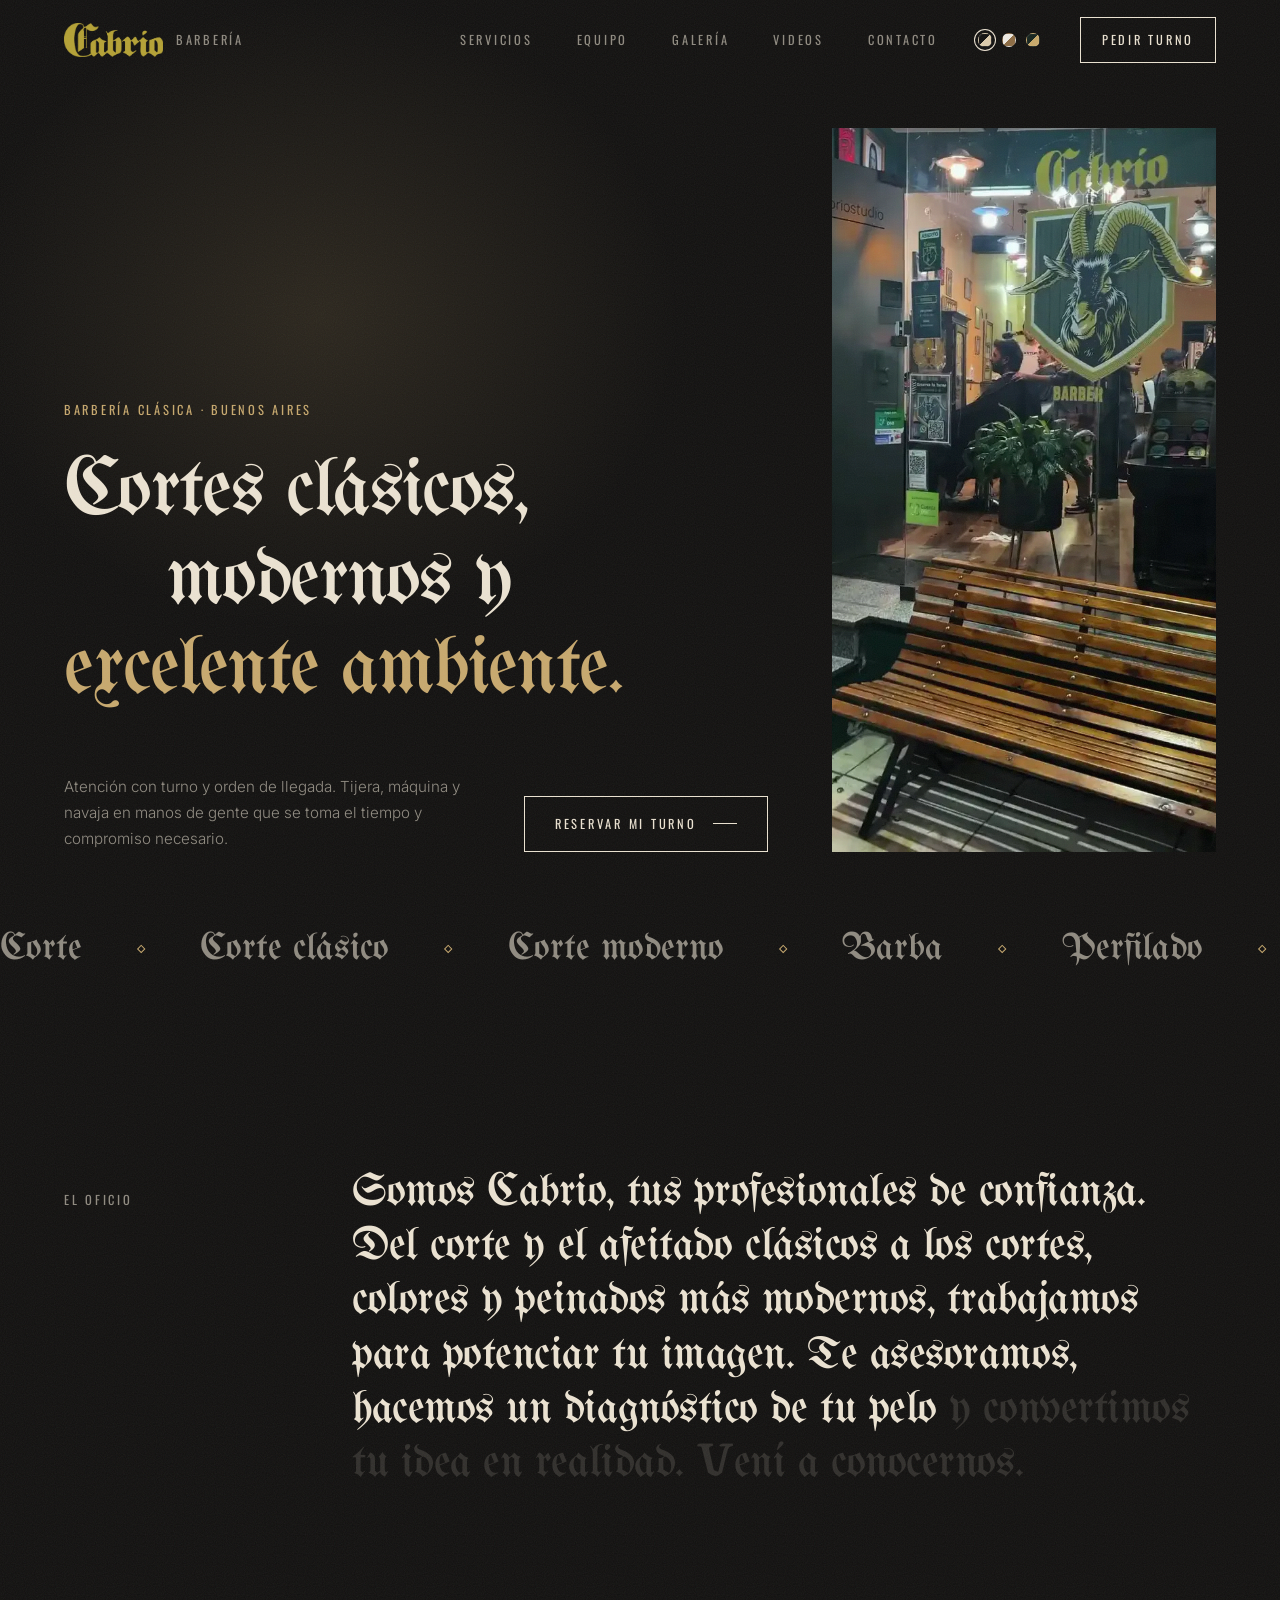
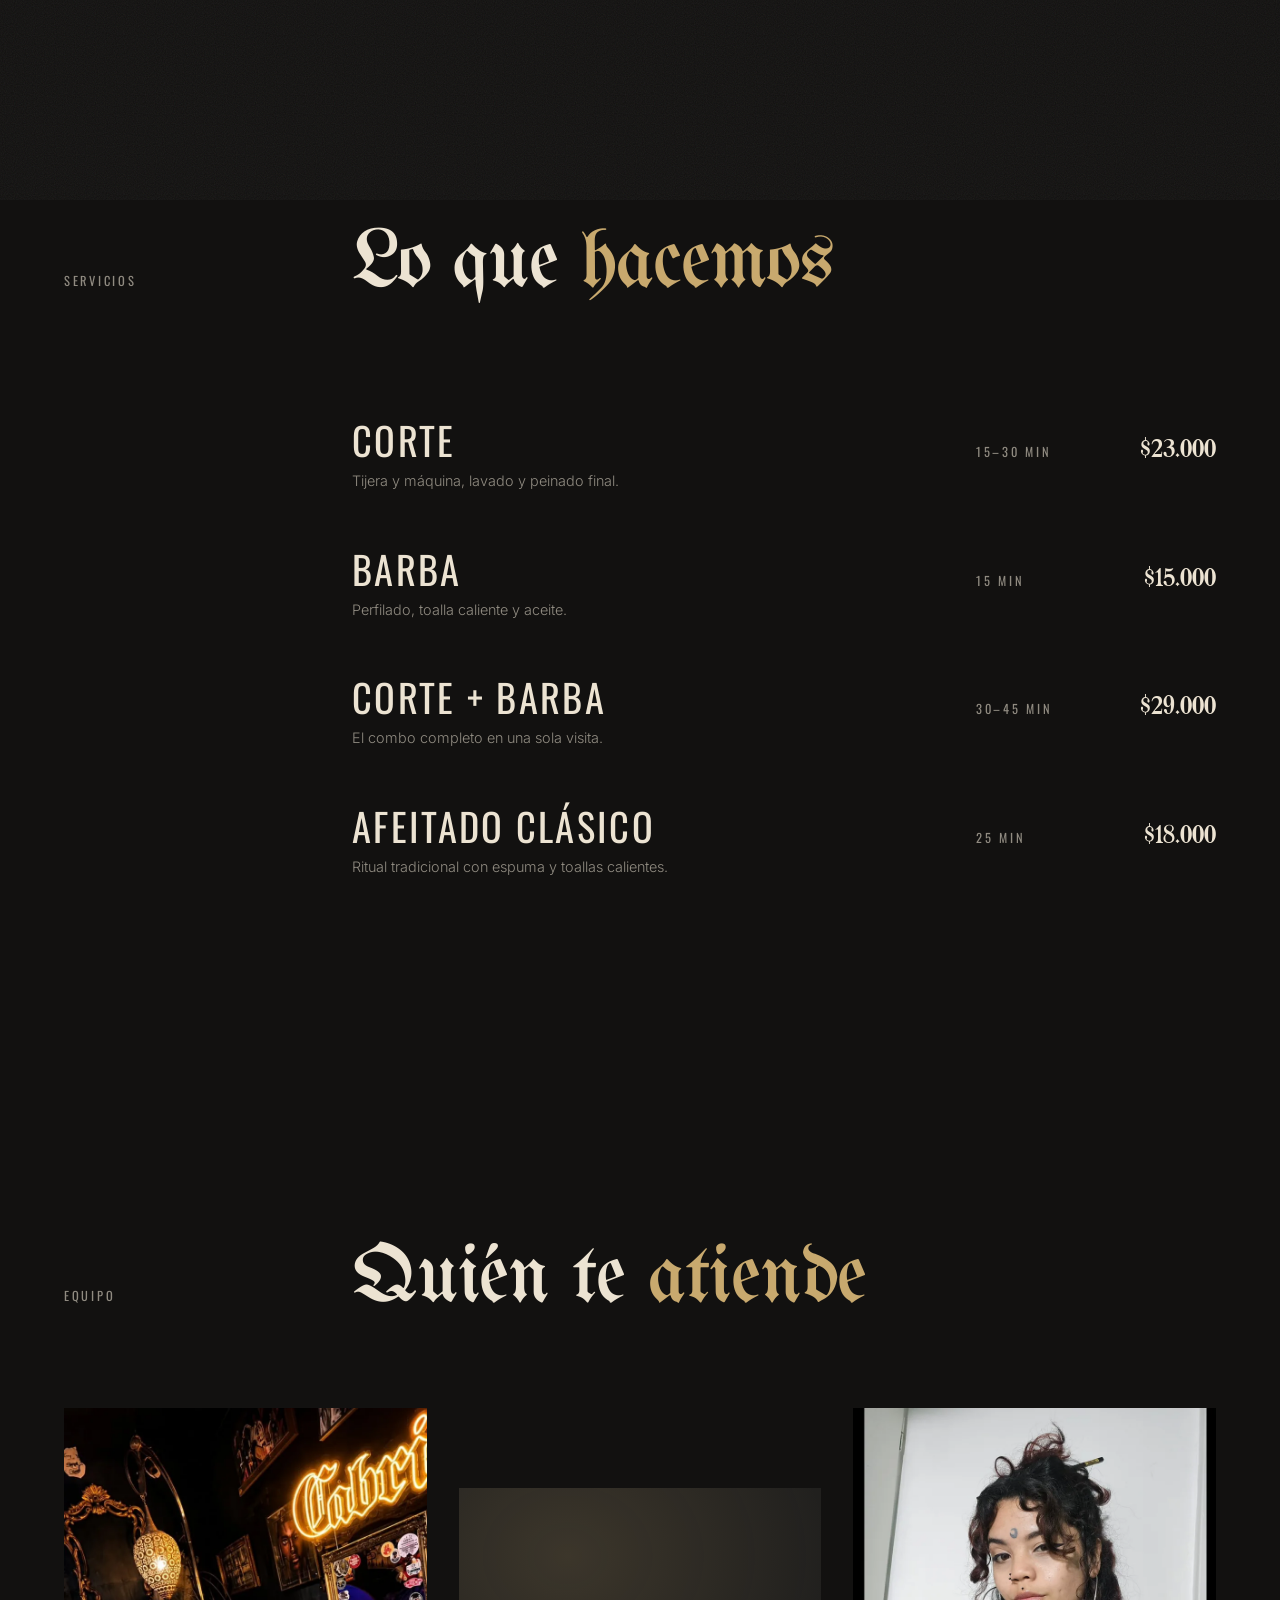
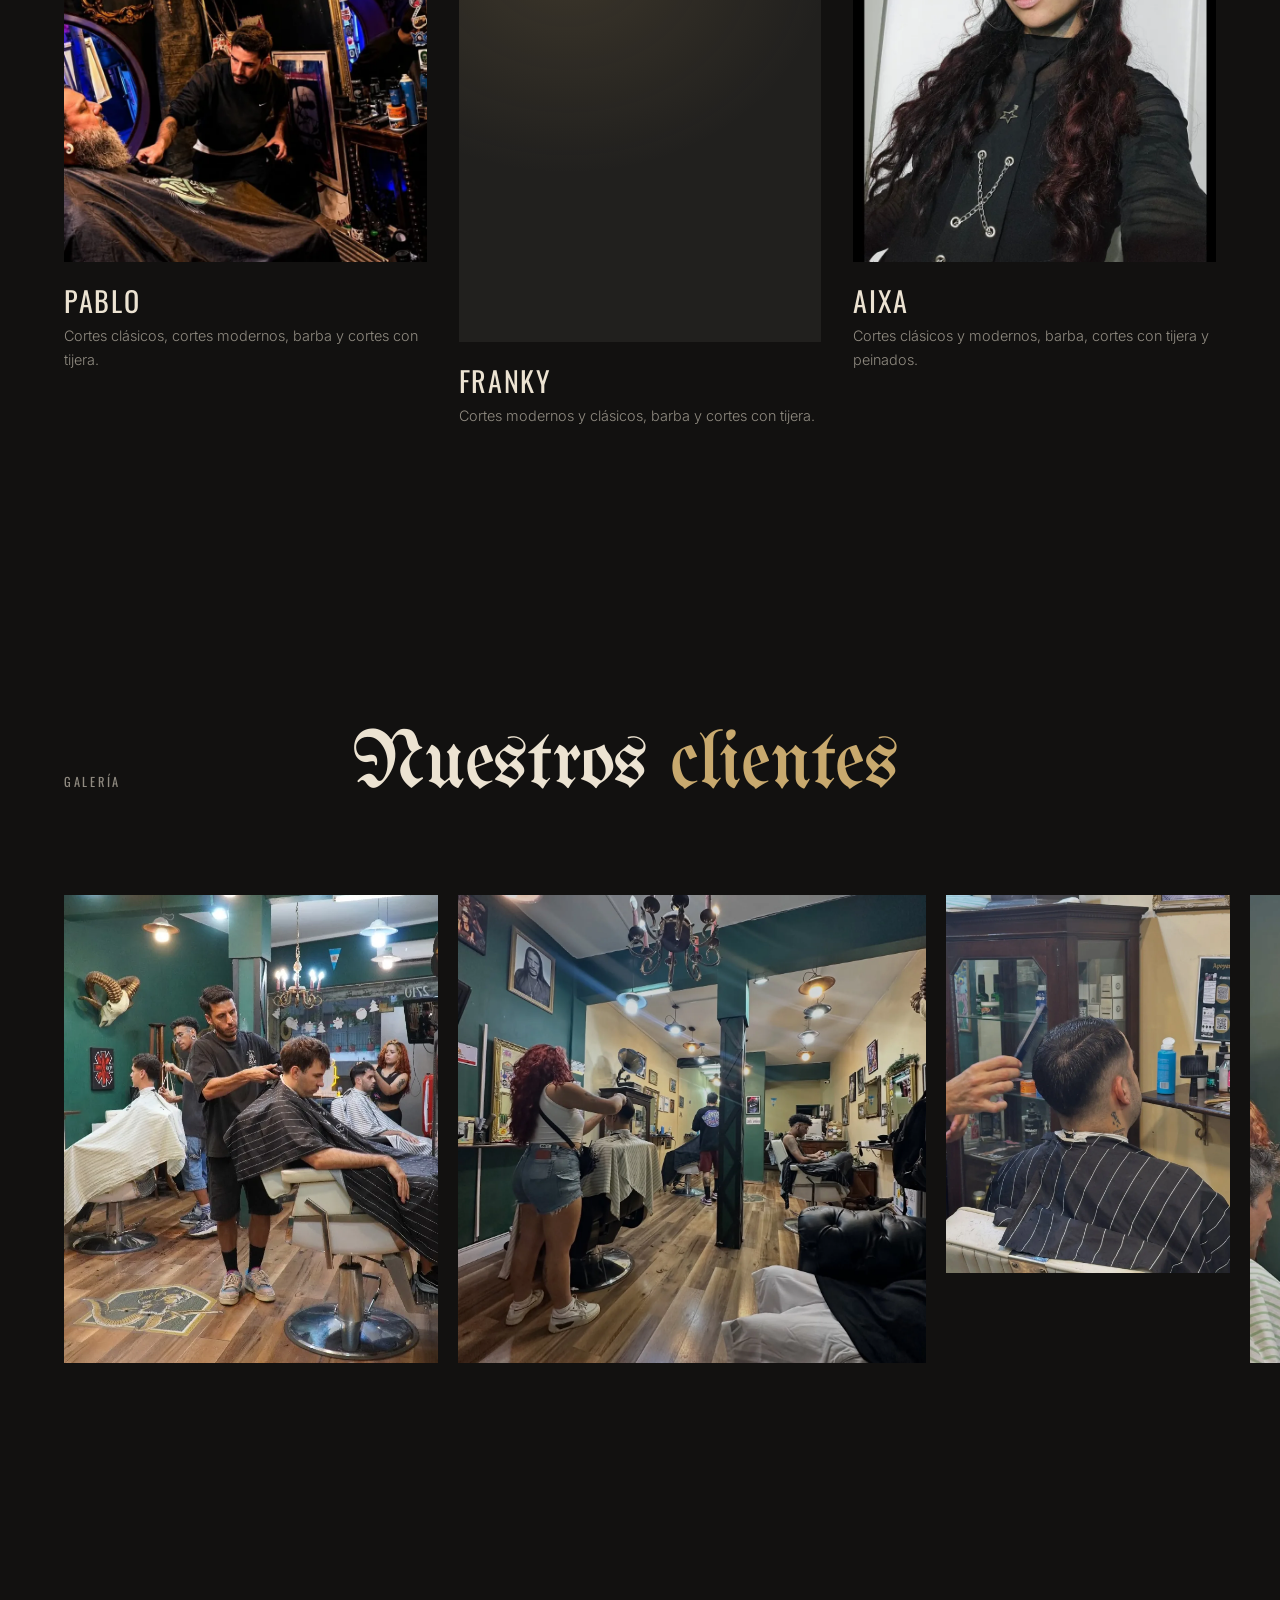
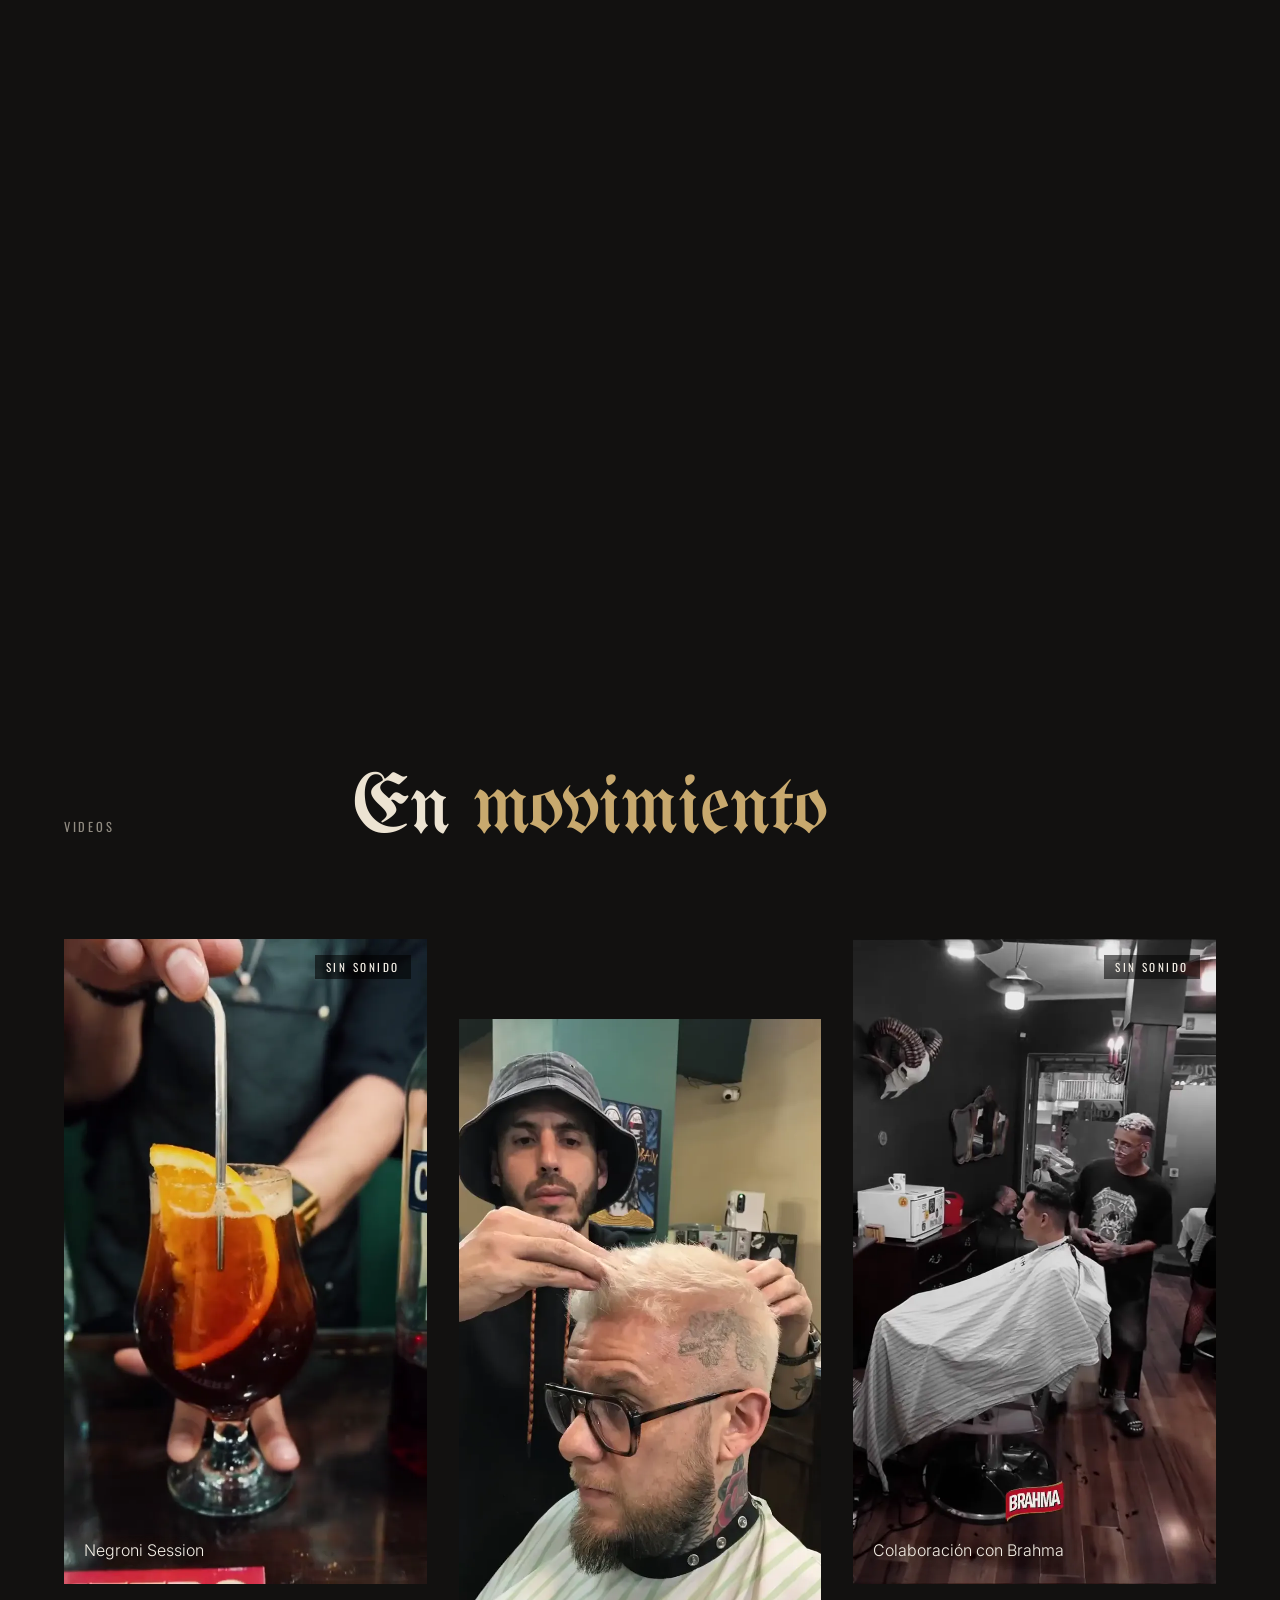
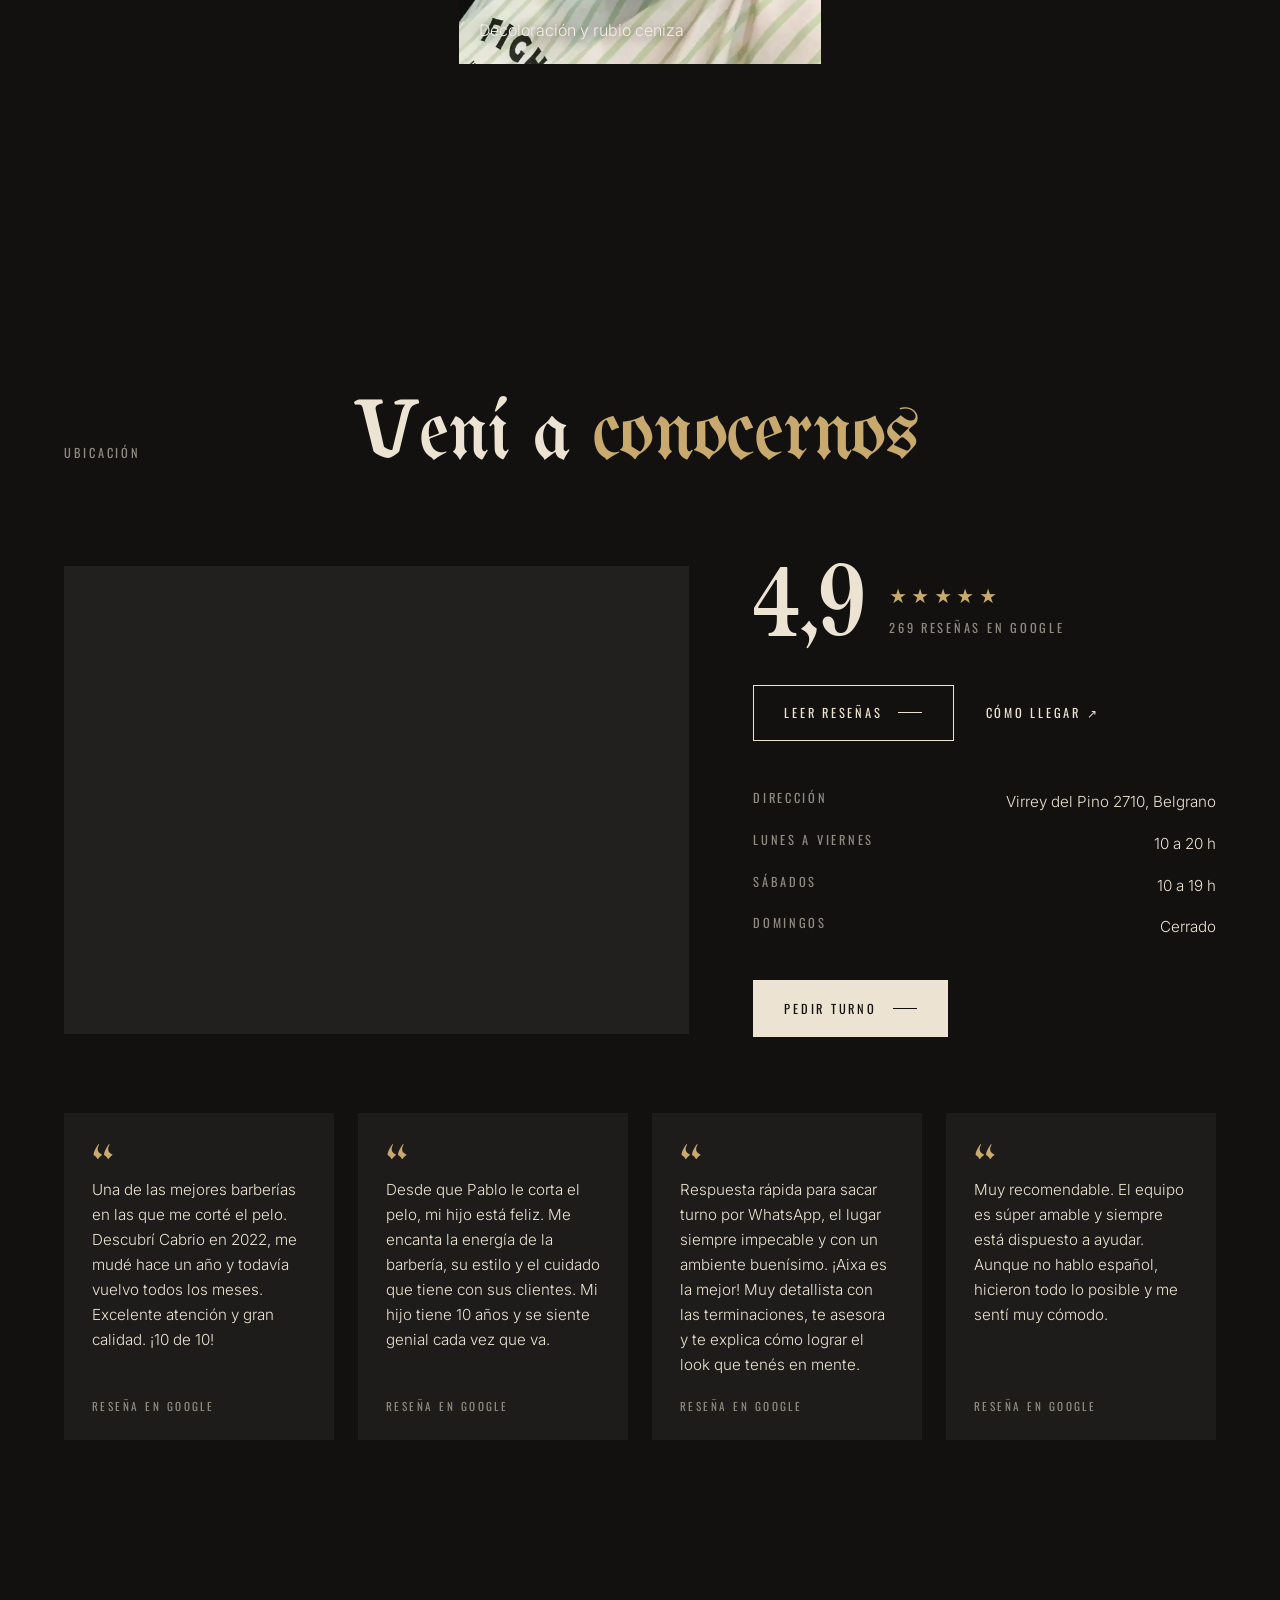
==== commit 518494fb: "Dirección final del sitio" ====
--- a/index.html
+++ b/index.html
@@ -11,8 +11,7 @@
   <meta name="geo.placename" content="Belgrano, Ciudad Autónoma de Buenos Aires">
   <meta name="geo.position" content="-34.5682414;-58.455752">
 
-  <!-- SITIO_URL: reemplazar por la dirección final al publicar (también en robots.txt y sitemap.xml) -->
-  <link rel="canonical" href="SITIO_URL/">
+  <link rel="canonical" href="https://frankytired.github.io/cabrio-web/">
 
   <!-- Vista previa al compartir en WhatsApp, Instagram, Facebook y X -->
   <meta property="og:type" content="website">
@@ -20,8 +19,8 @@
   <meta property="og:site_name" content="Cabrio Barber Studio">
   <meta property="og:title" content="Cabrio Barber Studio | Barbería en Belgrano, CABA">
   <meta property="og:description" content="Cortes clásicos y modernos, barba, afeitado clásico, color y peinados en Virrey del Pino 2710. Pedí tu turno online.">
-  <meta property="og:url" content="SITIO_URL/">
-  <meta property="og:image" content="SITIO_URL/multimediz/compartir.jpg">
+  <meta property="og:url" content="https://frankytired.github.io/cabrio-web/">
+  <meta property="og:image" content="https://frankytired.github.io/cabrio-web/multimediz/compartir.jpg">
   <meta property="og:image:width" content="1200">
   <meta property="og:image:height" content="630">
   <meta property="og:image:alt" content="Interior de Cabrio con el cartel de neón">
@@ -37,12 +36,12 @@
   {
     "@context": "https://schema.org",
     "@type": "HairSalon",
-    "@id": "SITIO_URL/#barberia",
+    "@id": "https://frankytired.github.io/cabrio-web/#barberia",
     "name": "Cabrio Barber Studio",
     "description": "Barbería en Belgrano con cortes clásicos y modernos, barba, afeitado clásico, color y peinados.",
-    "url": "SITIO_URL/",
-    "image": "SITIO_URL/multimediz/compartir.jpg",
-    "logo": "SITIO_URL/icono-512.png",
+    "url": "https://frankytired.github.io/cabrio-web/",
+    "image": "https://frankytired.github.io/cabrio-web/multimediz/compartir.jpg",
+    "logo": "https://frankytired.github.io/cabrio-web/icono-512.png",
     "telephone": "+54 9 11 2591-6083",
     "priceRange": "$$",
     "address": {
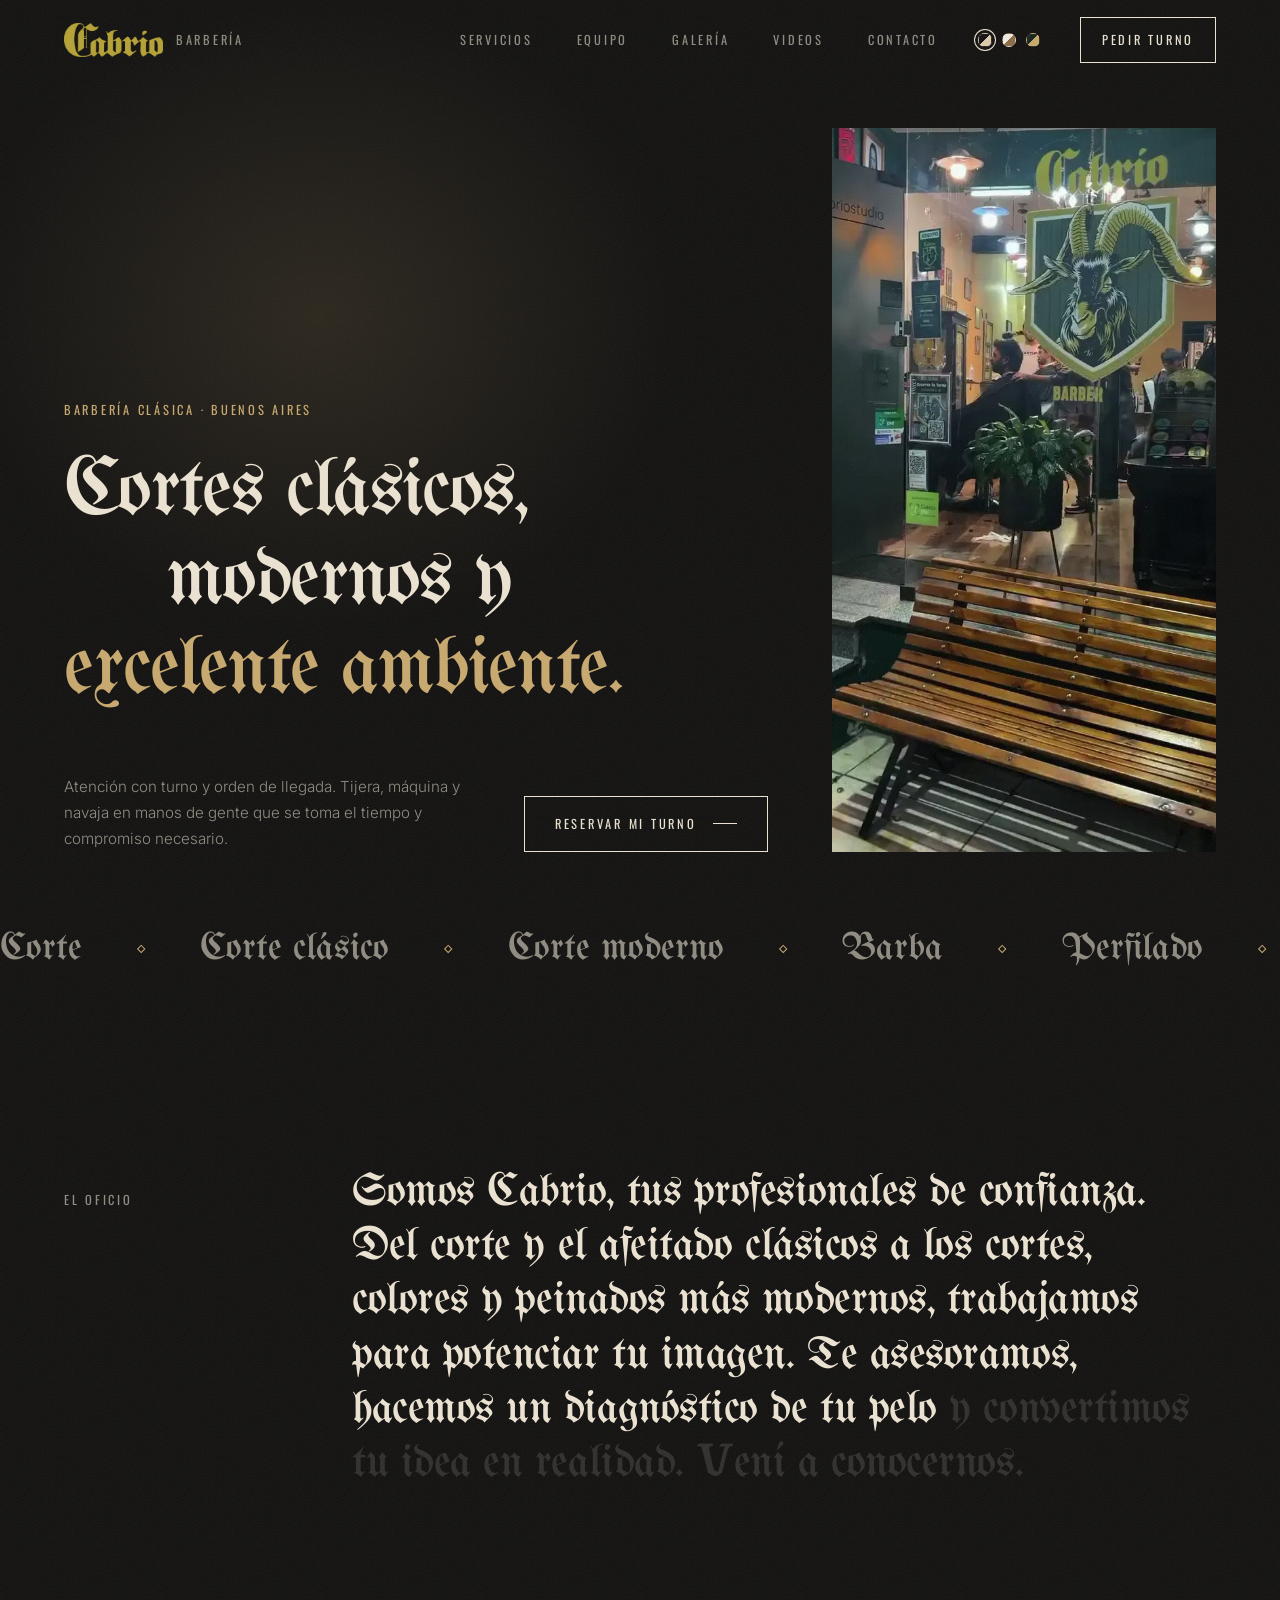
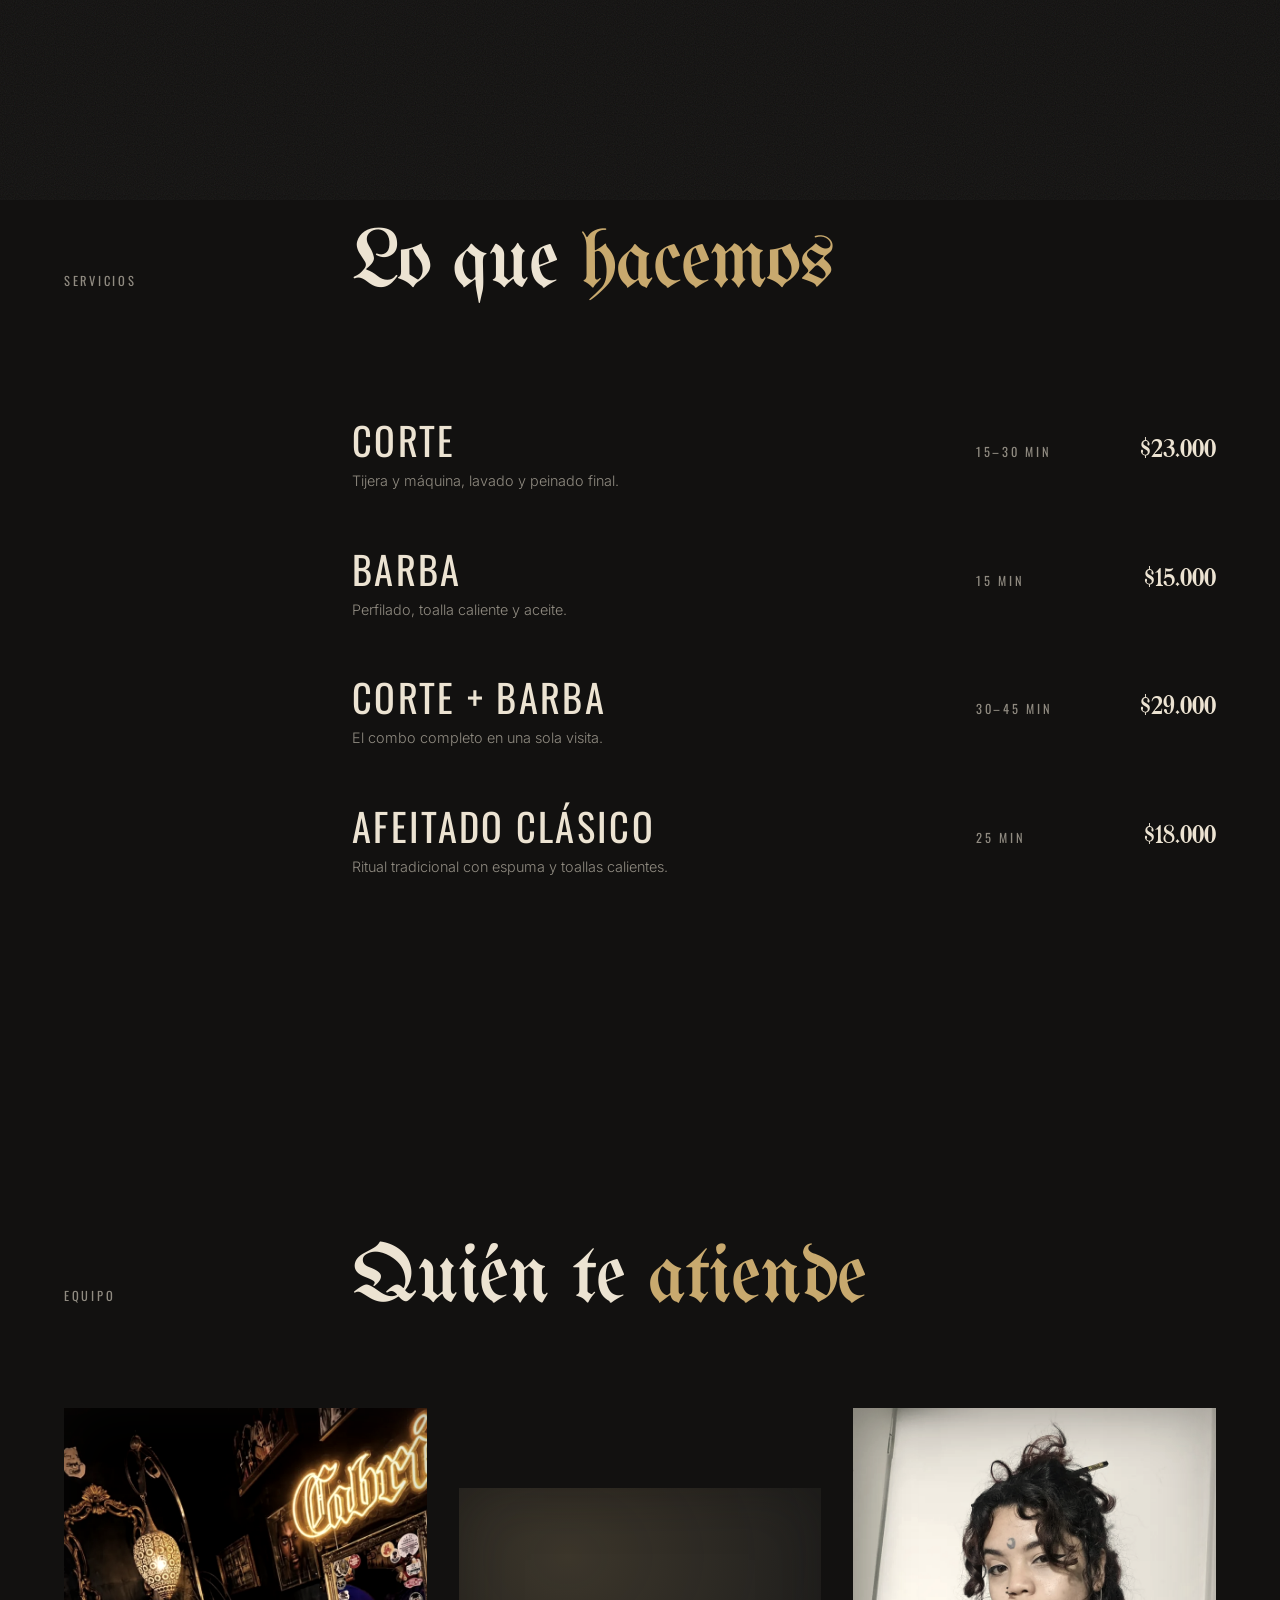
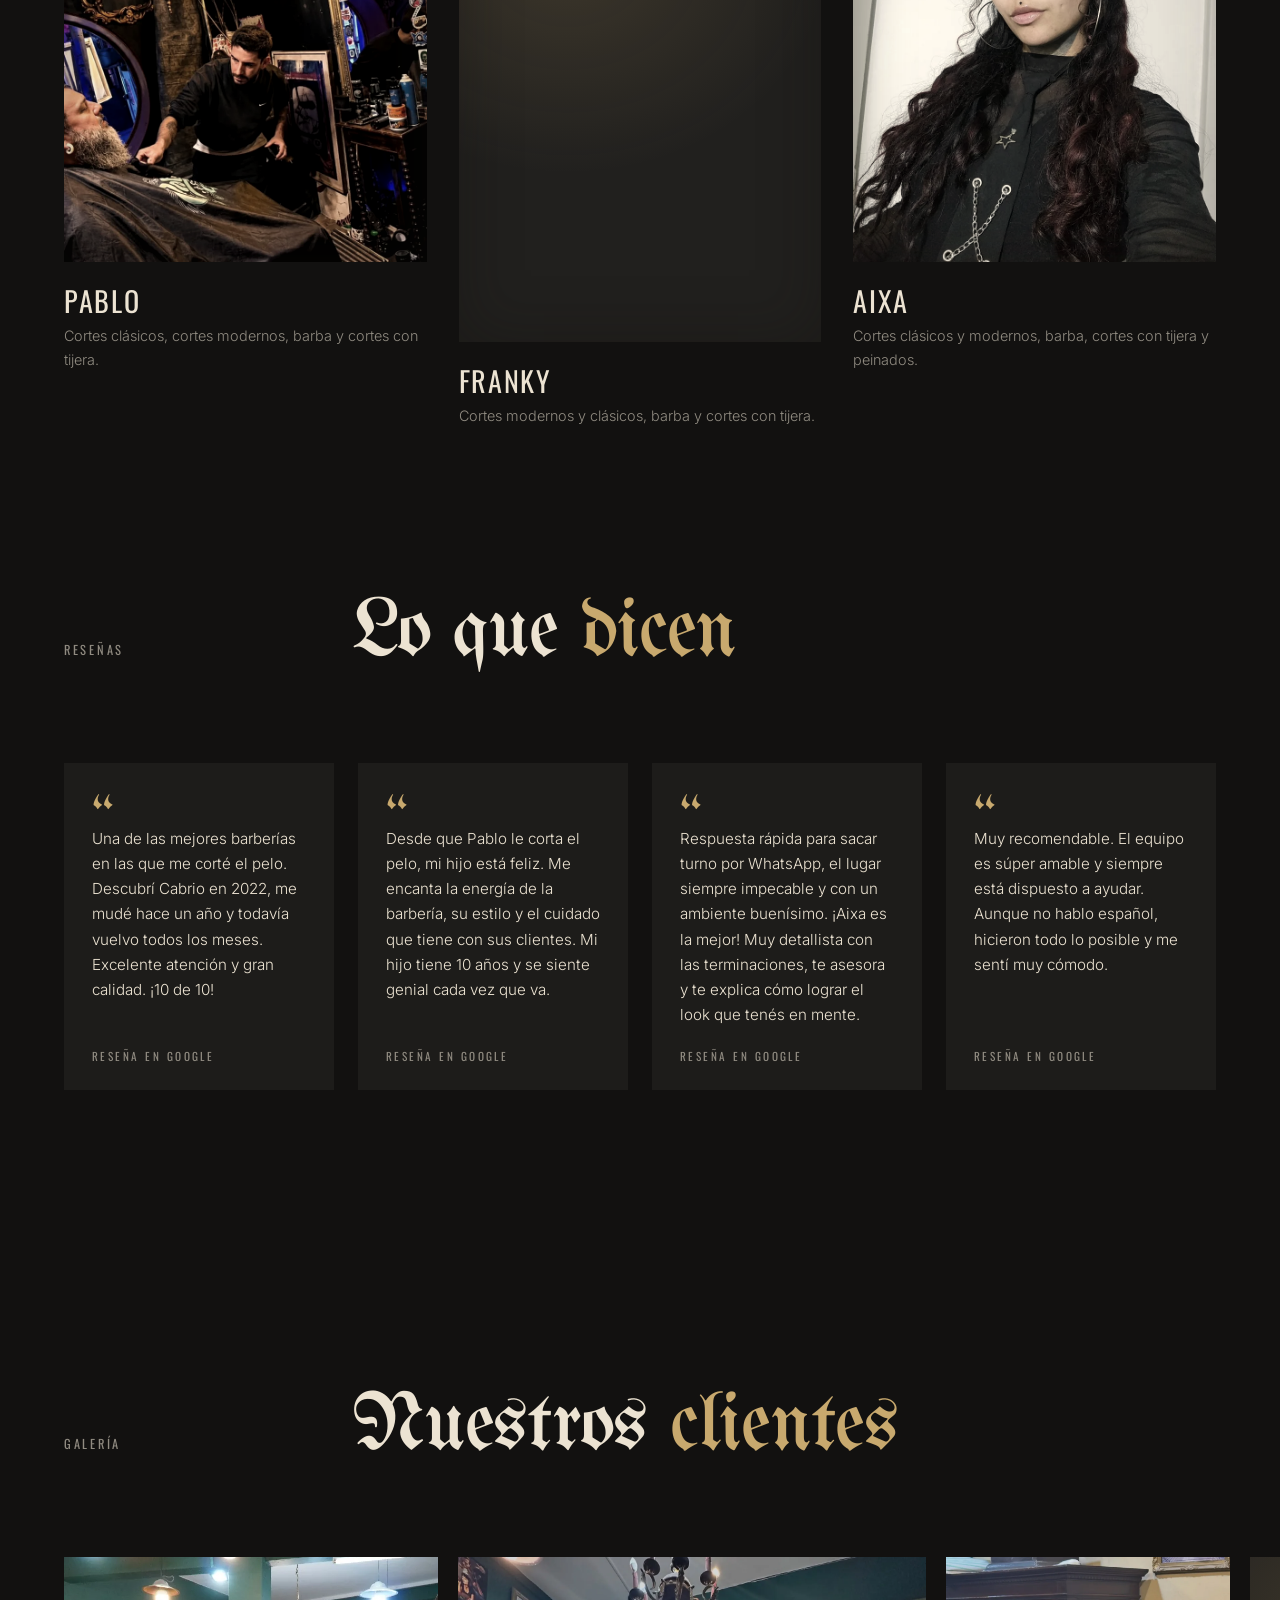
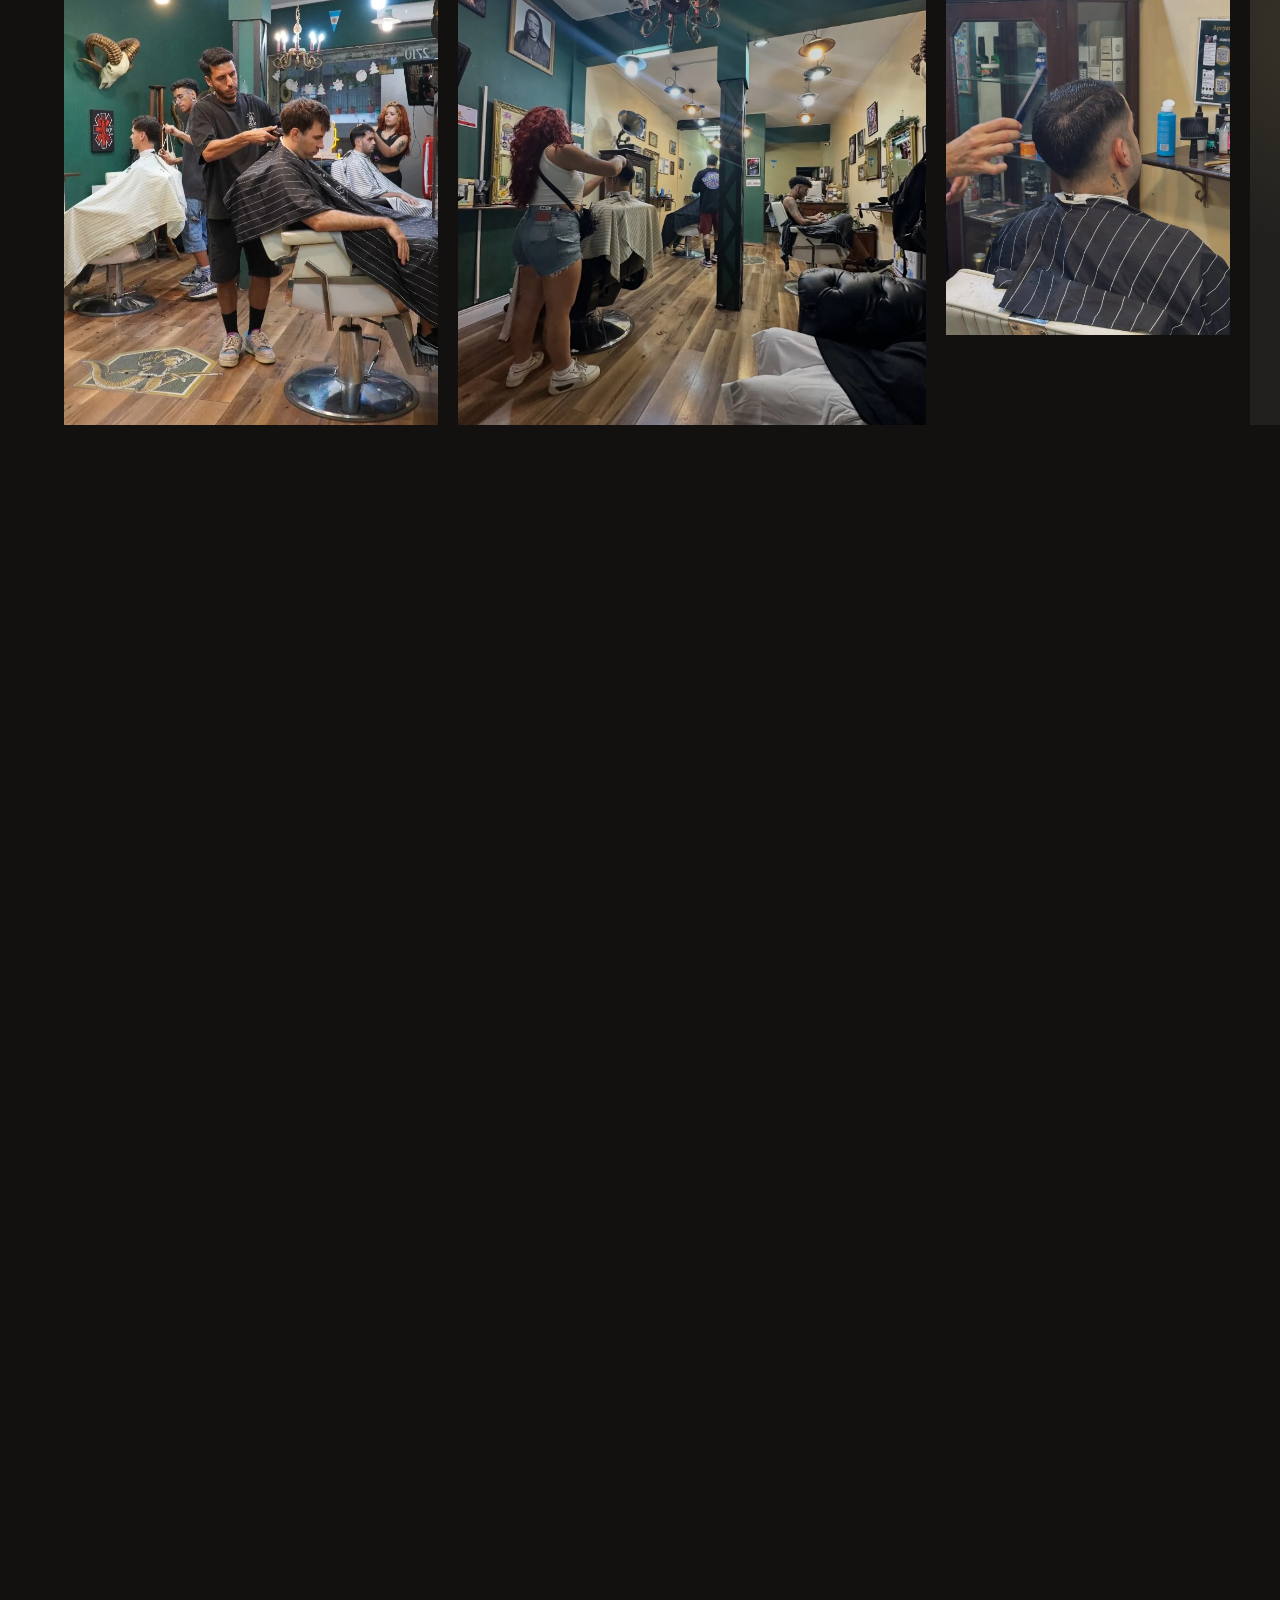
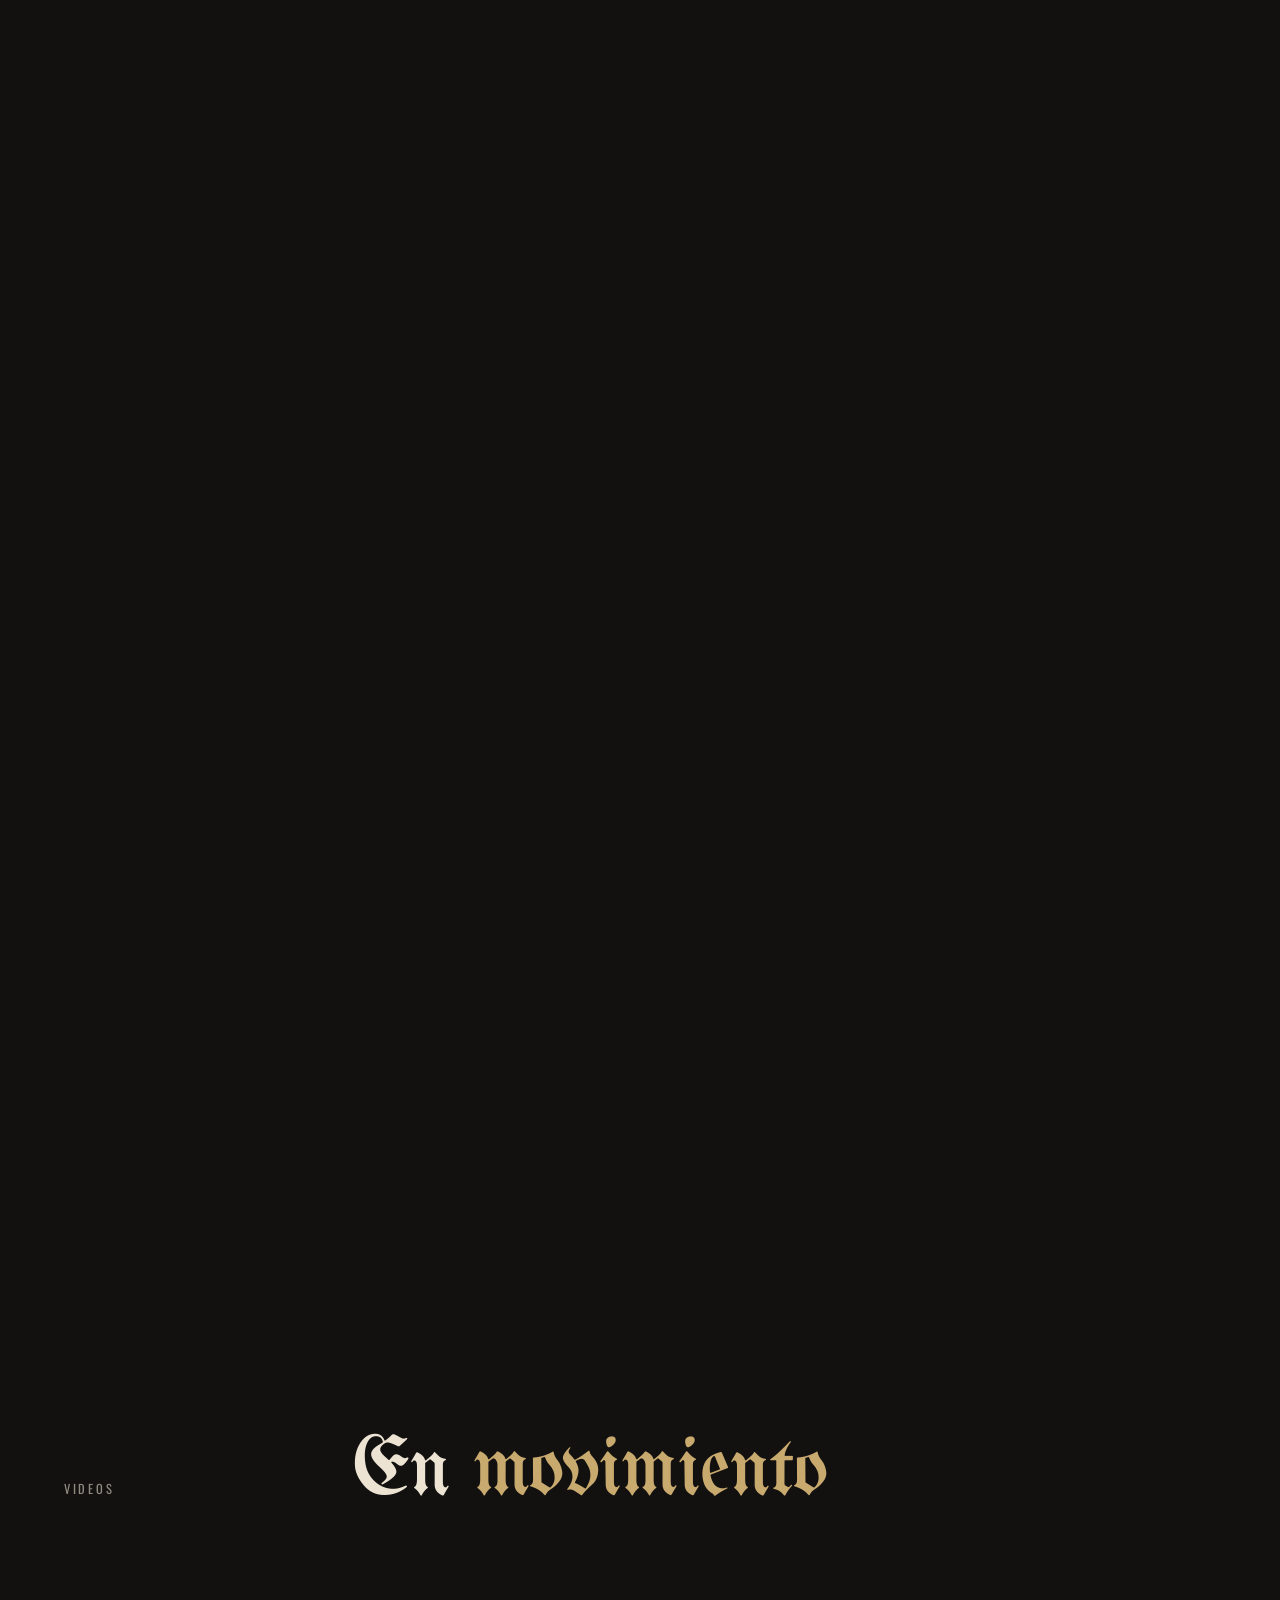
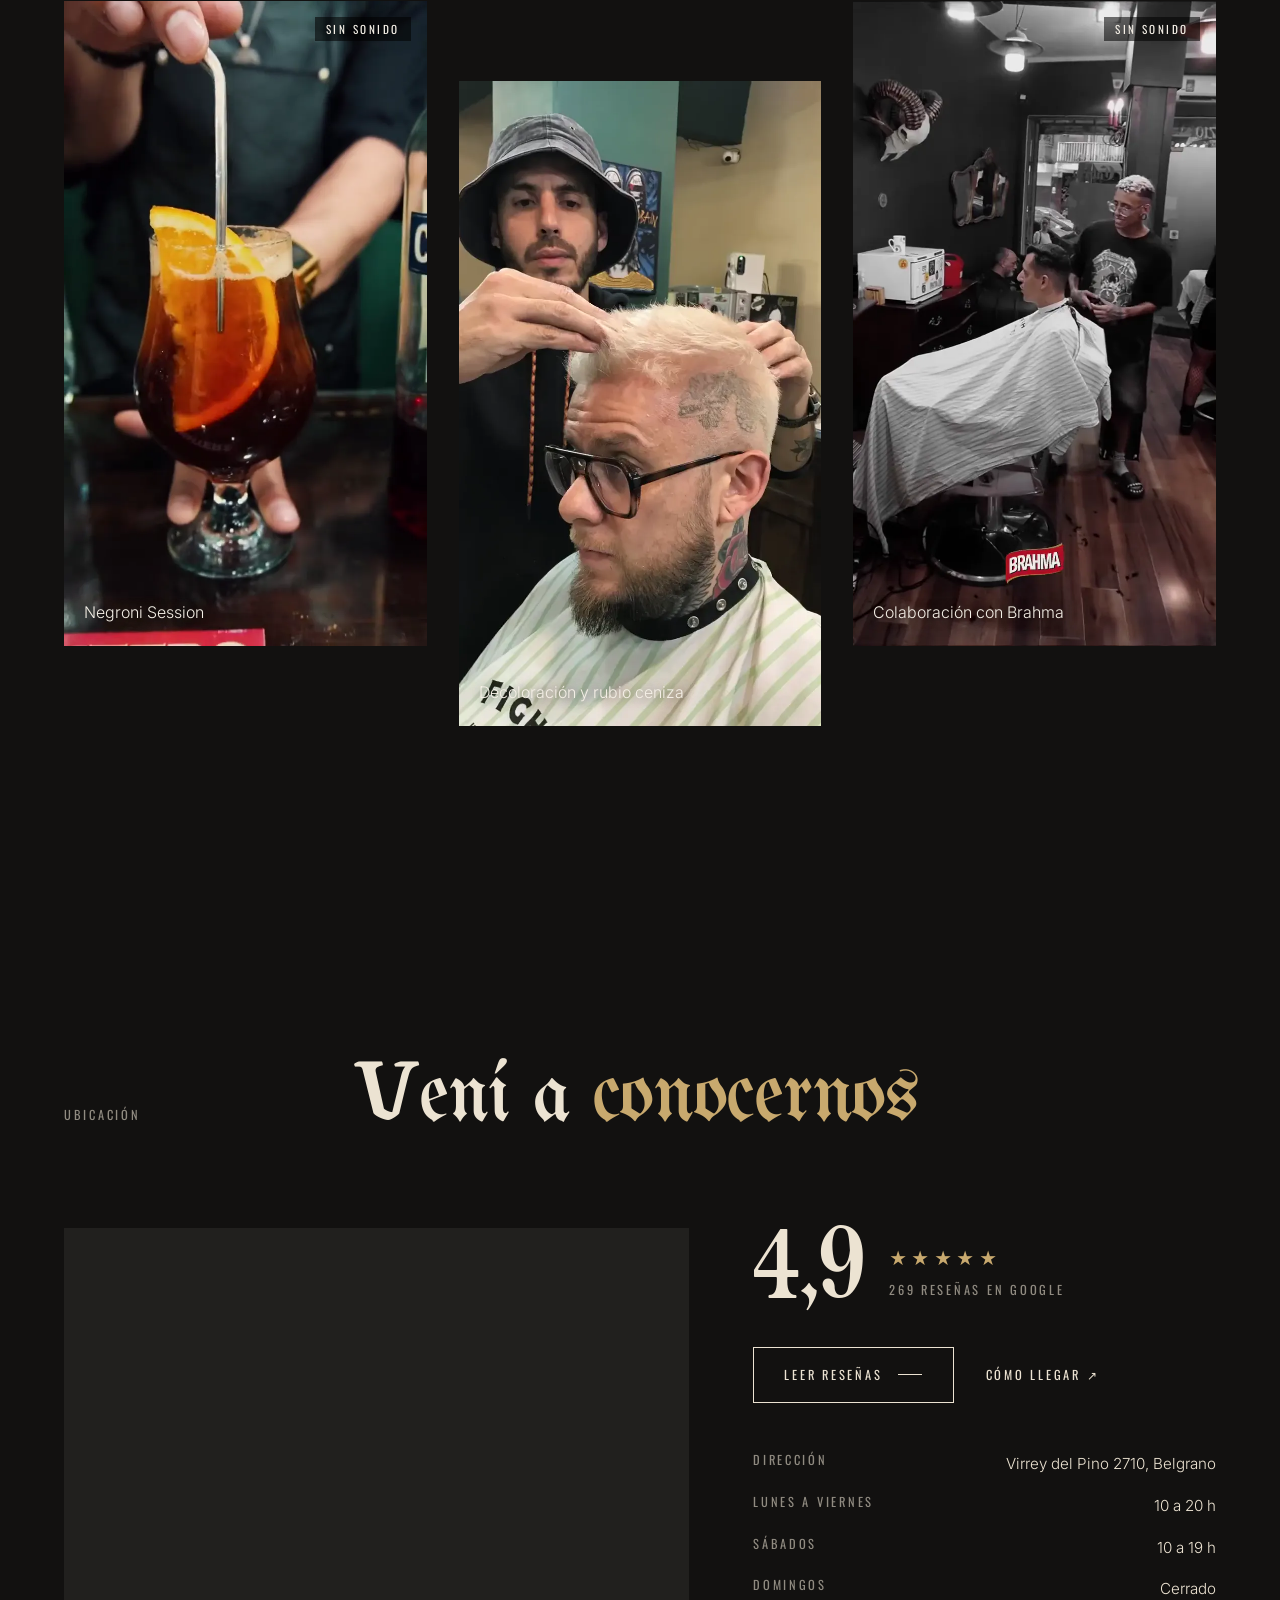
==== commit 6413ba62: "Fotos del equipo y sección de reseñas" ====
--- a/index.html
+++ b/index.html
@@ -241,6 +241,33 @@
       </div>
     </section>
 
+    <section class="section section--alt reviews-section" id="resenas">
+      <header class="section__head" data-reveal>
+        <p class="section__label">Reseñas</p>
+        <h2 class="section__title">Lo que <em>dicen</em></h2>
+      </header>
+      <!-- PENDIENTE: estos textos son traducciones al español de reseñas reales de la ficha de Google
+           (Google las entrega traducidas al inglés). Reemplazarlos por el texto original antes de publicar -->
+      <div class="reviews">
+        <blockquote class="review" data-reveal>
+          <p>Una de las mejores barberías en las que me corté el pelo. Descubrí Cabrio en 2022, me mudé hace un año y todavía vuelvo todos los meses. Excelente atención y gran calidad. ¡10 de 10!</p>
+          <footer>Reseña en Google</footer>
+        </blockquote>
+        <blockquote class="review" data-reveal>
+          <p>Desde que Pablo le corta el pelo, mi hijo está feliz. Me encanta la energía de la barbería, su estilo y el cuidado que tiene con sus clientes. Mi hijo tiene 10 años y se siente genial cada vez que va.</p>
+          <footer>Reseña en Google</footer>
+        </blockquote>
+        <blockquote class="review" data-reveal>
+          <p>Respuesta rápida para sacar turno por WhatsApp, el lugar siempre impecable y con un ambiente buenísimo. ¡Aixa es la mejor! Muy detallista con las terminaciones, te asesora y te explica cómo lograr el look que tenés en mente.</p>
+          <footer>Reseña en Google</footer>
+        </blockquote>
+        <blockquote class="review" data-reveal>
+          <p>Muy recomendable. El equipo es súper amable y siempre está dispuesto a ayudar. Aunque no hablo español, hicieron todo lo posible y me sentí muy cómodo.</p>
+          <footer>Reseña en Google</footer>
+        </blockquote>
+      </div>
+    </section>
+
     <!-- En escritorio la galería queda fija y se desplaza en horizontal con el scroll -->
     <section class="gallery" id="galeria">
       <div class="gallery__sticky">
@@ -334,27 +361,6 @@
           <button class="btn btn--solid" type="button" data-bot-open data-magnetic>Pedir turno</button>
         </div>
       </div>
-
-      <!-- PENDIENTE: estos textos son traducciones al español de reseñas reales de la ficha de Google
-           (Google las entrega traducidas al inglés). Reemplazarlos por el texto original antes de publicar -->
-      <div class="reviews">
-        <blockquote class="review" data-reveal>
-          <p>Una de las mejores barberías en las que me corté el pelo. Descubrí Cabrio en 2022, me mudé hace un año y todavía vuelvo todos los meses. Excelente atención y gran calidad. ¡10 de 10!</p>
-          <footer>Reseña en Google</footer>
-        </blockquote>
-        <blockquote class="review" data-reveal>
-          <p>Desde que Pablo le corta el pelo, mi hijo está feliz. Me encanta la energía de la barbería, su estilo y el cuidado que tiene con sus clientes. Mi hijo tiene 10 años y se siente genial cada vez que va.</p>
-          <footer>Reseña en Google</footer>
-        </blockquote>
-        <blockquote class="review" data-reveal>
-          <p>Respuesta rápida para sacar turno por WhatsApp, el lugar siempre impecable y con un ambiente buenísimo. ¡Aixa es la mejor! Muy detallista con las terminaciones, te asesora y te explica cómo lograr el look que tenés en mente.</p>
-          <footer>Reseña en Google</footer>
-        </blockquote>
-        <blockquote class="review" data-reveal>
-          <p>Muy recomendable. El equipo es súper amable y siempre está dispuesto a ayudar. Aunque no hablo español, hicieron todo lo posible y me sentí muy cómodo.</p>
-          <footer>Reseña en Google</footer>
-        </blockquote>
-      </div>
     </section>
 
   </main>
--- a/styles.css
+++ b/styles.css
@@ -564,8 +564,20 @@
 
 .barber__photo { display: block; aspect-ratio: 4 / 5; margin-bottom: 1.5rem; }
 
-/* Zoom suave de la foto al pasar el mouse */
-.barber__photo:hover img { transform: scale(1.04); }
+/* Las tres fotos vienen de lugares distintos: un mismo tono cálido y apagado las unifica,
+   y al pasar el mouse vuelven a su color original con un zoom suave */
+.barber__photo img { filter: saturate(0.72) sepia(0.18) contrast(1.04); transition: transform 1.4s var(--ease), filter 0.8s; }
+.barber__photo:hover img { transform: scale(1.04); filter: none; }
+
+/* Viñeta suave en los bordes para que la foto se funda con el fondo en vez de cortar seco */
+.barber__photo::before {
+  content: "";
+  position: absolute;
+  inset: 0;
+  z-index: 1;
+  pointer-events: none;
+  box-shadow: inset 0 0 60px rgba(20, 17, 14, 0.35);
+}
 
 /* Aviso de Instagram al pasar el mouse */
 .barber__photo::after {
@@ -677,8 +689,9 @@
   display: grid;
   grid-template-columns: repeat(4, 1fr);
   gap: clamp(1rem, 2vw, 1.5rem);
-  margin-top: clamp(3rem, 6vw, 5rem);
-}
+}
+/* Sigue al equipo con el mismo fondo: se saca el aire de arriba para que no quede un hueco doble */
+.reviews-section { padding-top: 0; }
 .review {
   display: flex;
   flex-direction: column;
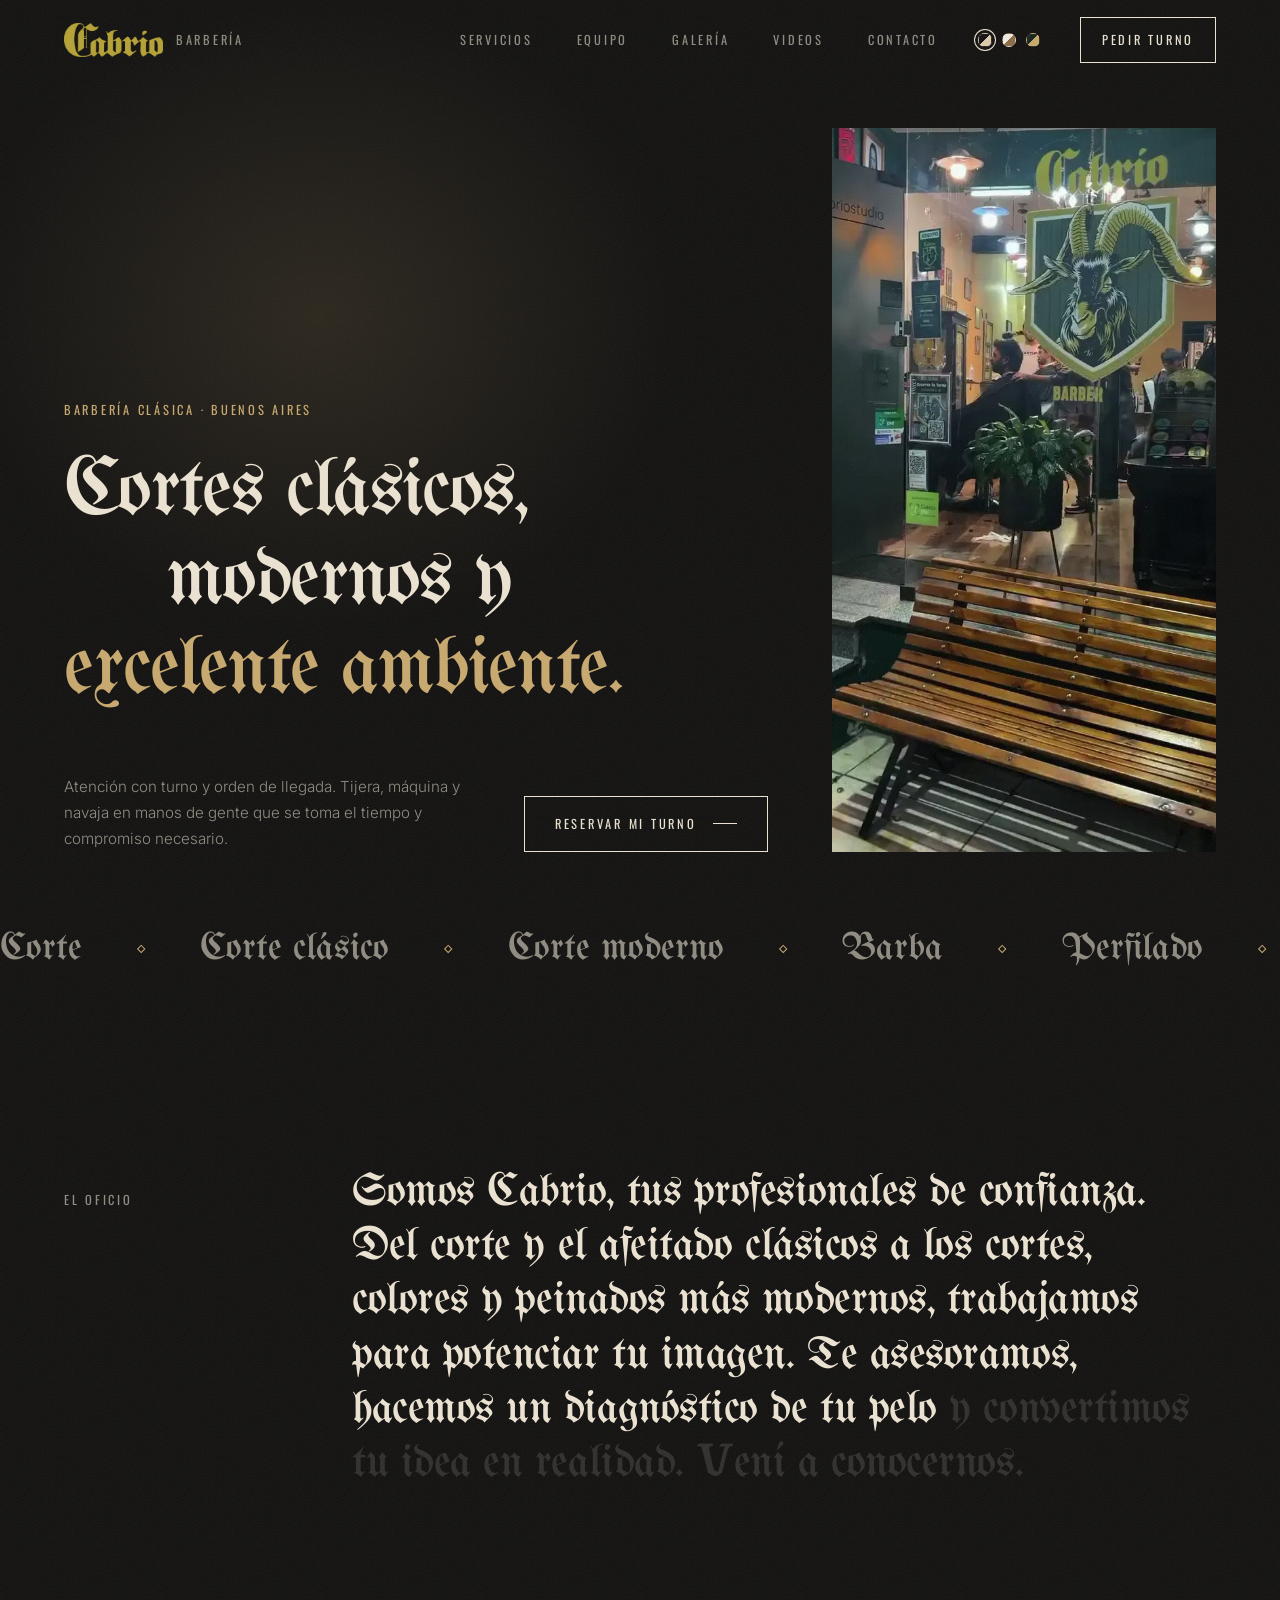
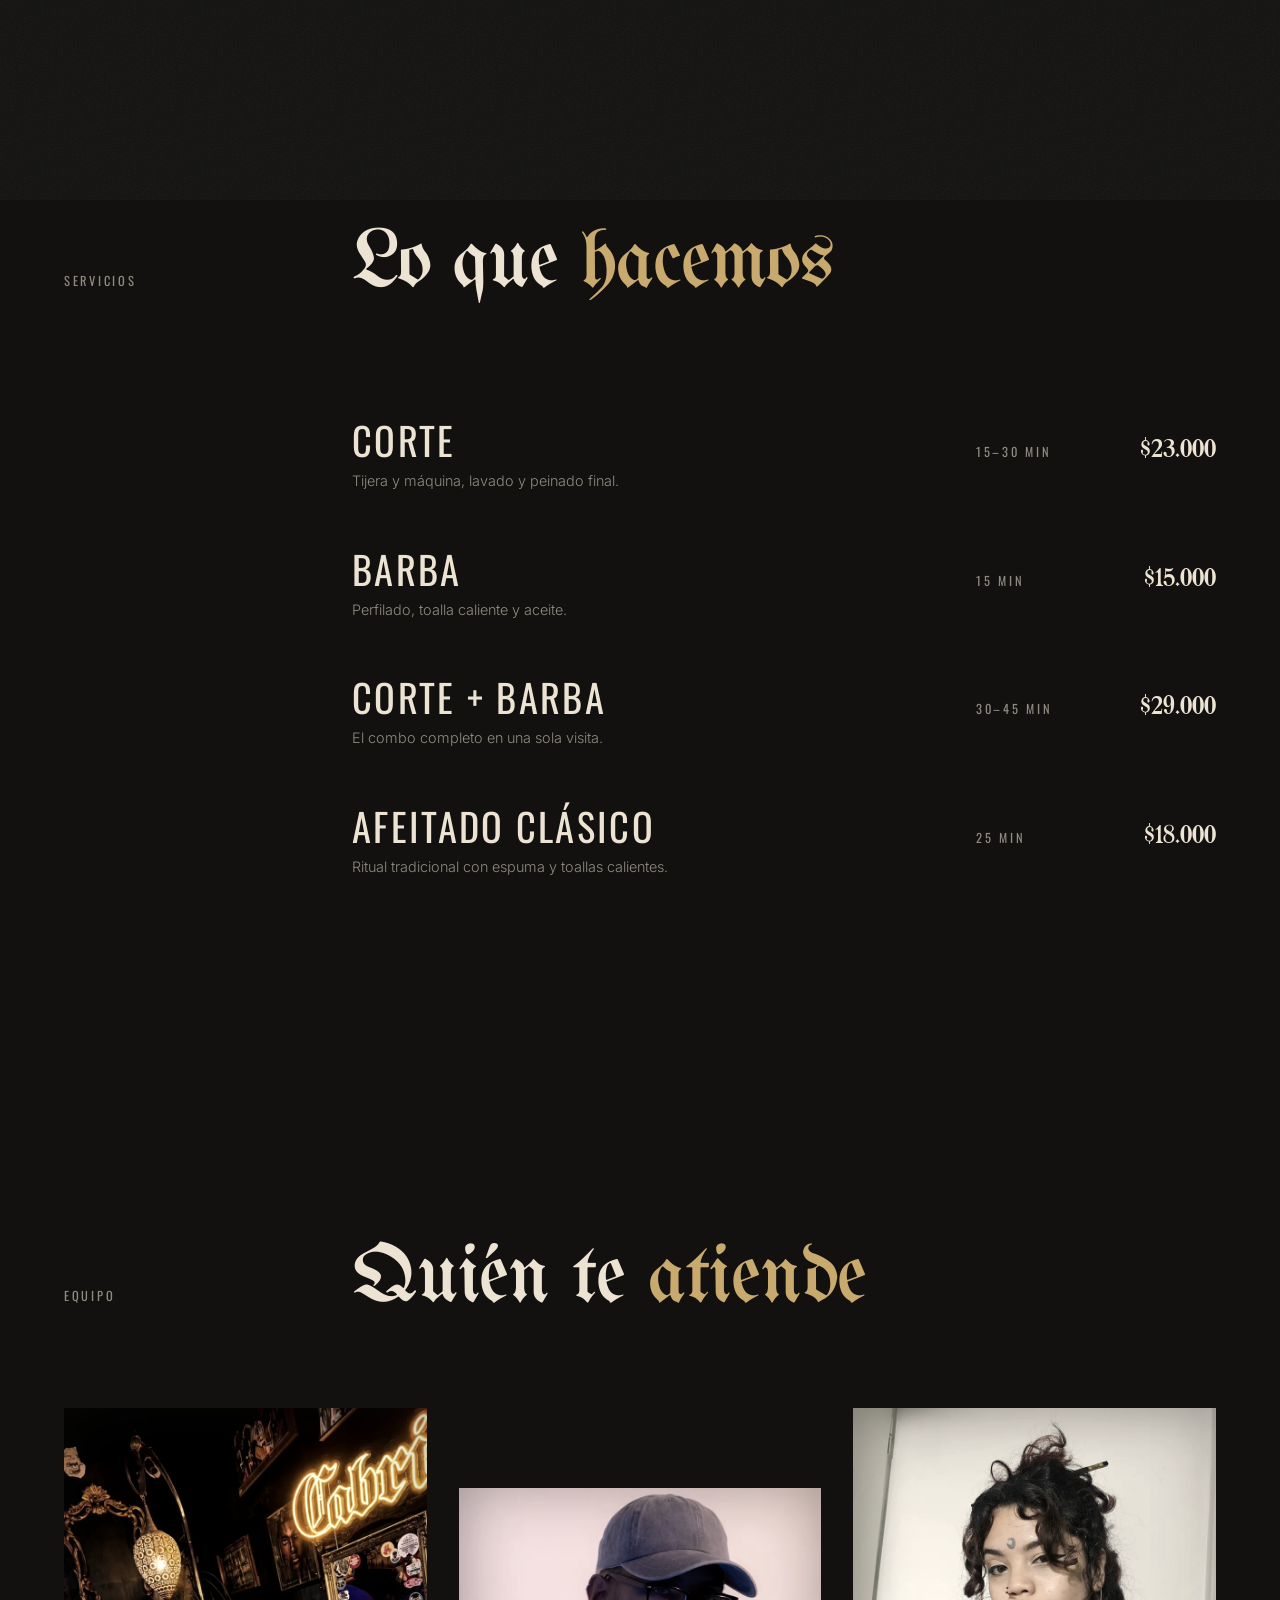
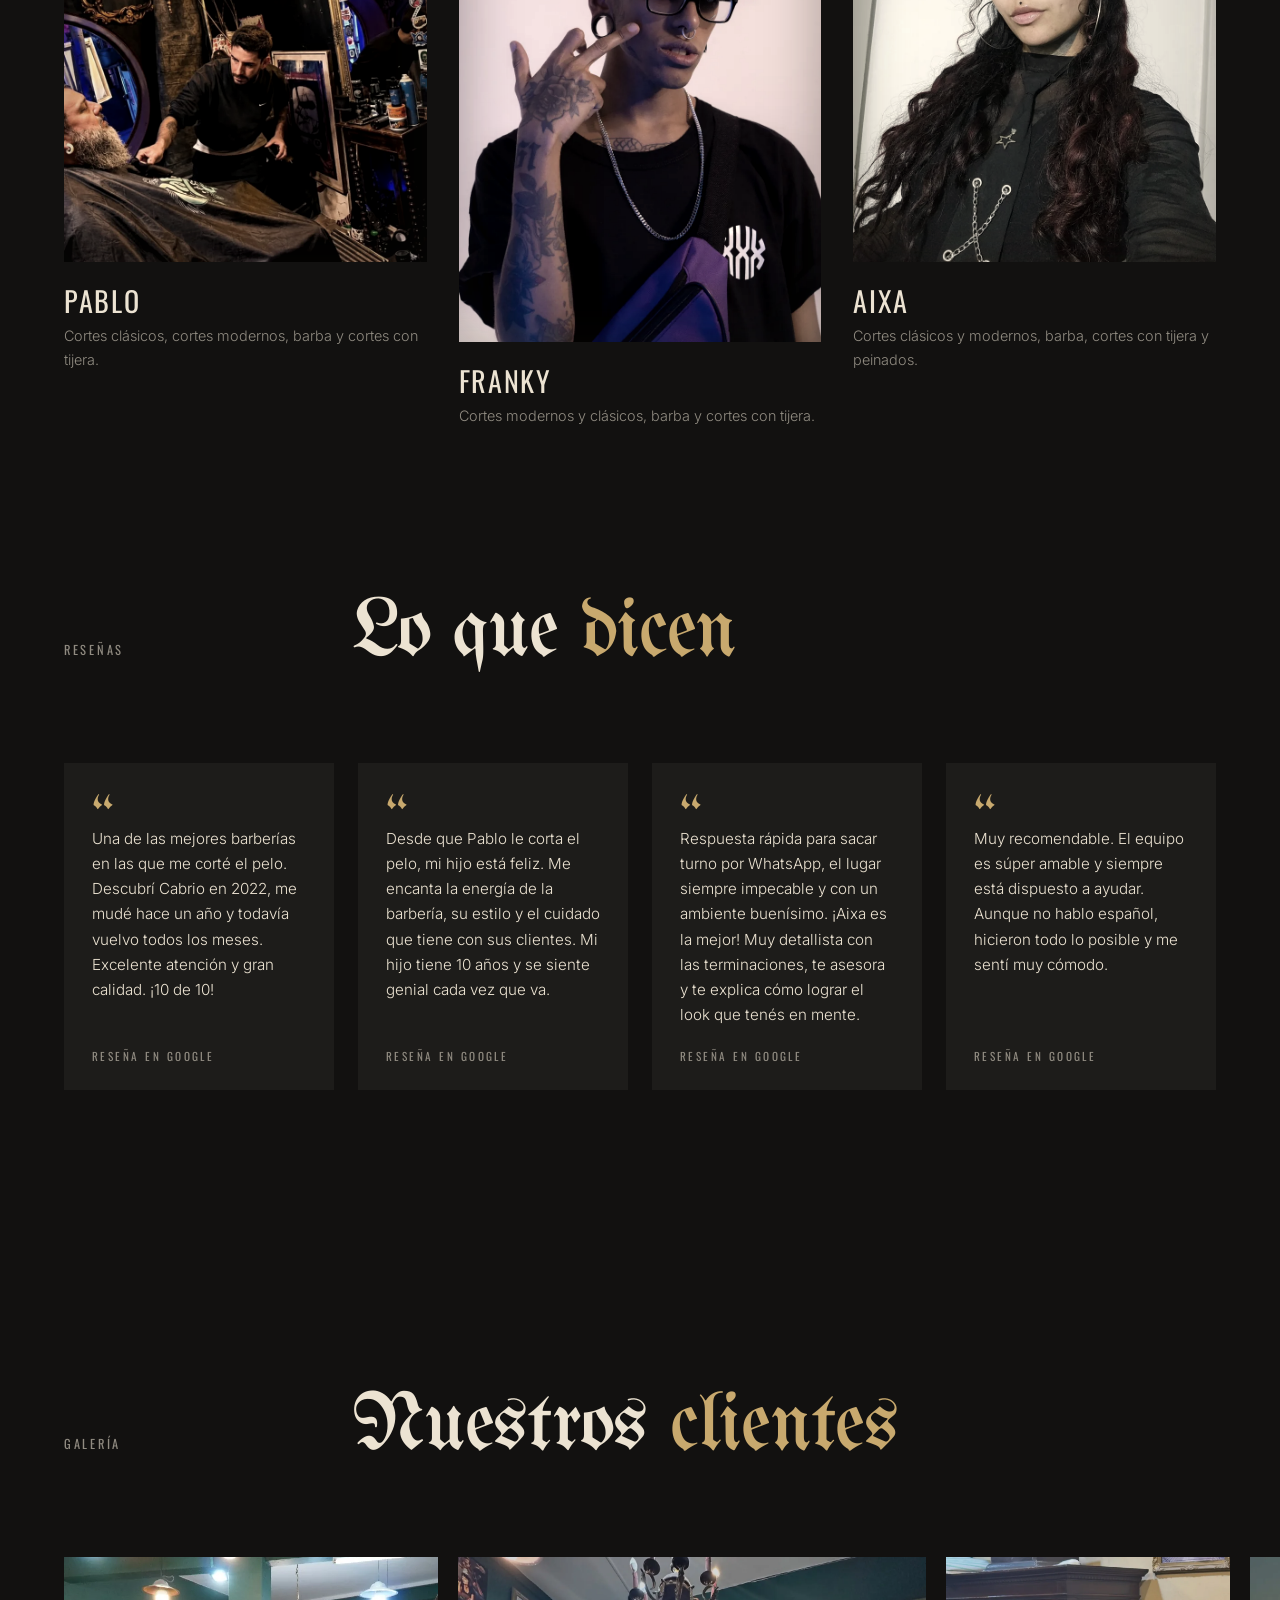
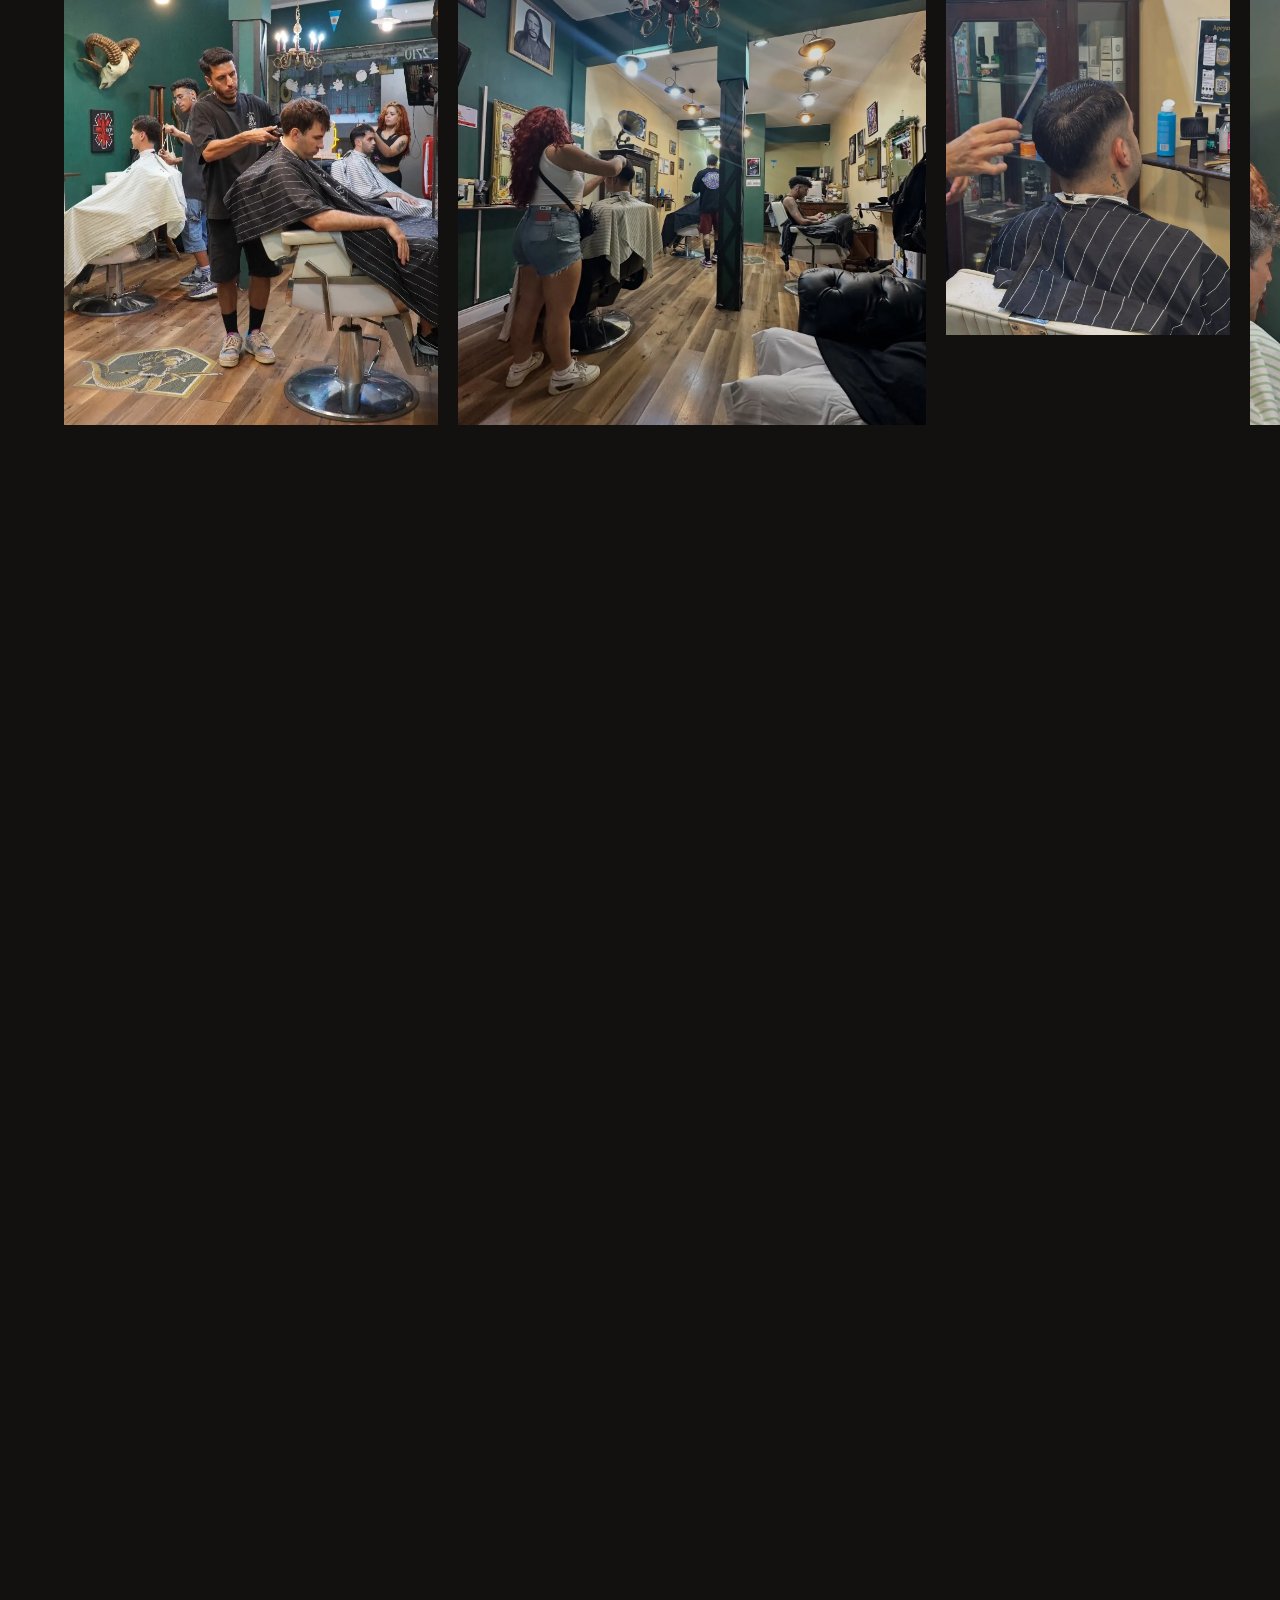
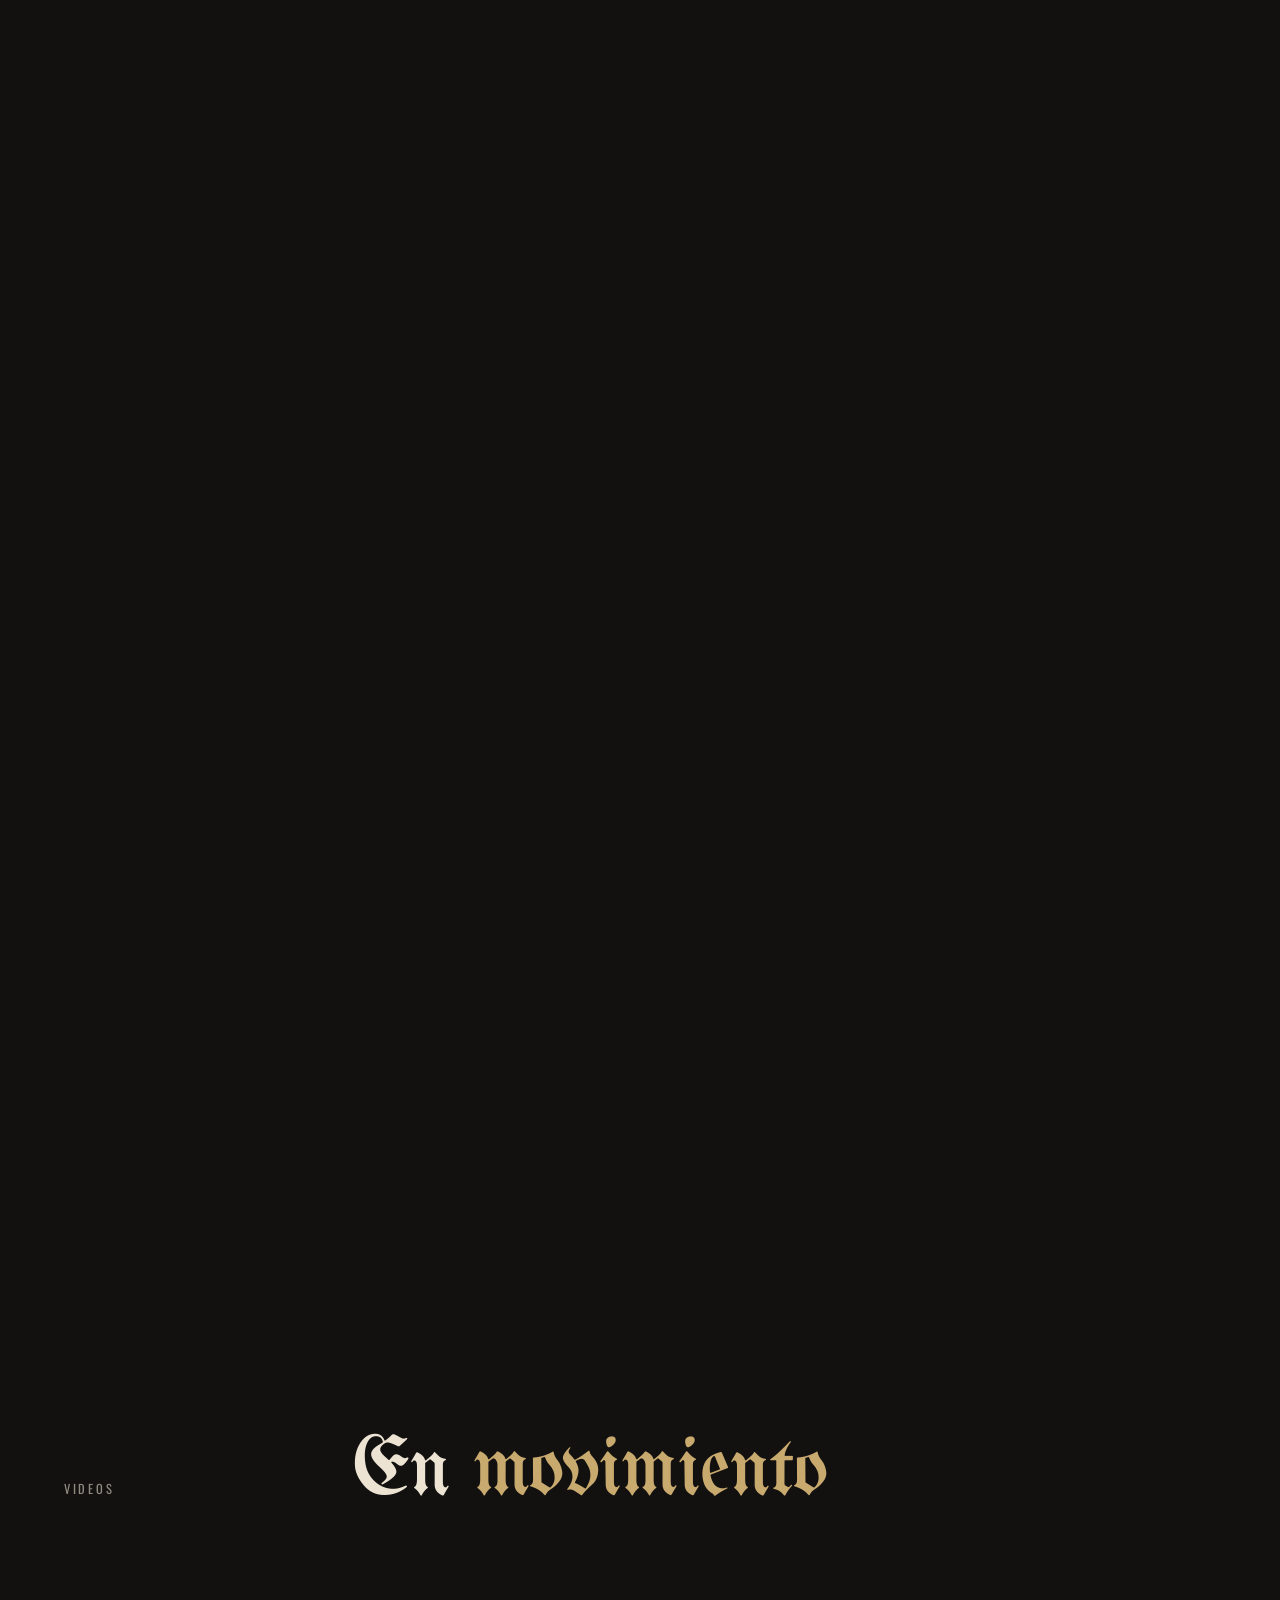
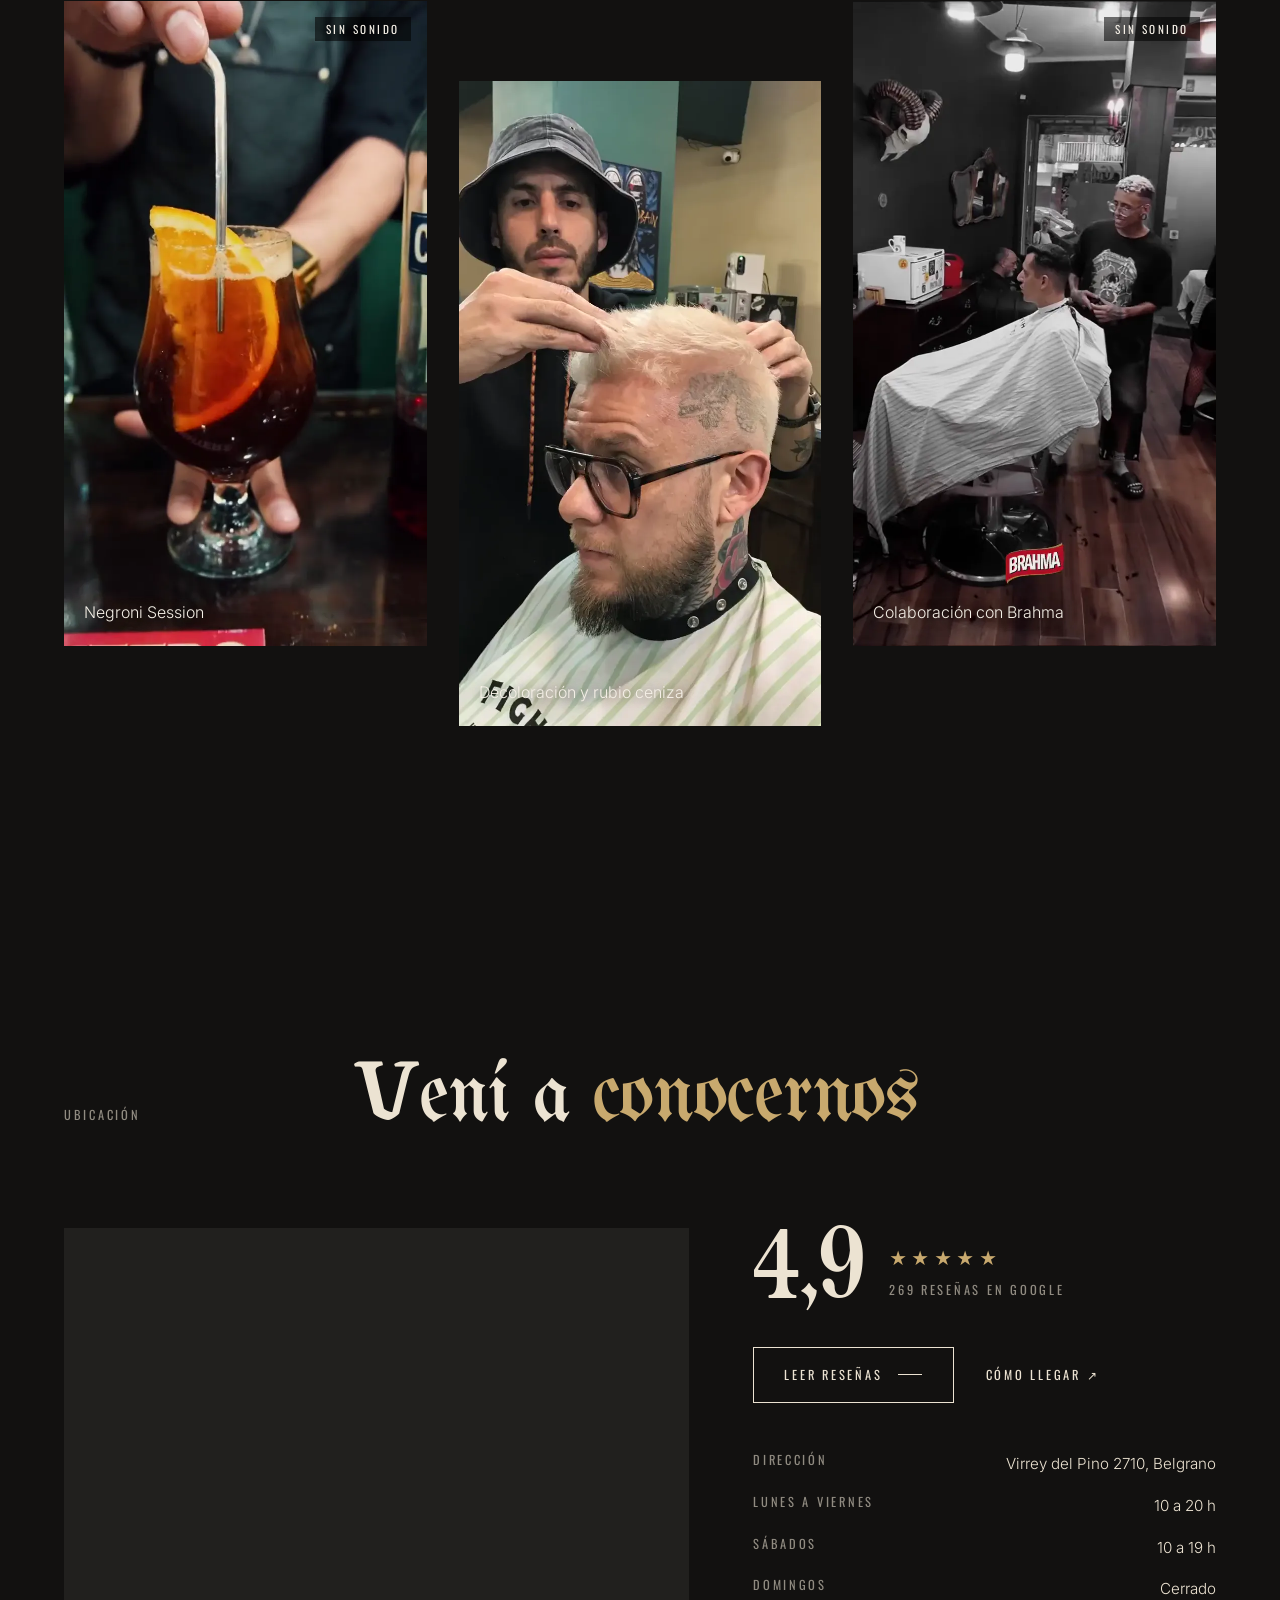
==== commit 3d660cc0: "Dirección principal en Netlify" ====
--- a/index.html
+++ b/index.html
@@ -11,7 +11,7 @@
   <meta name="geo.placename" content="Belgrano, Ciudad Autónoma de Buenos Aires">
   <meta name="geo.position" content="-34.5682414;-58.455752">
 
-  <link rel="canonical" href="https://frankytired.github.io/cabrio-web/">
+  <link rel="canonical" href="https://cabriostudio.netlify.app/">
 
   <!-- Vista previa al compartir en WhatsApp, Instagram, Facebook y X -->
   <meta property="og:type" content="website">
@@ -19,8 +19,8 @@
   <meta property="og:site_name" content="Cabrio Barber Studio">
   <meta property="og:title" content="Cabrio Barber Studio | Barbería en Belgrano, CABA">
   <meta property="og:description" content="Cortes clásicos y modernos, barba, afeitado clásico, color y peinados en Virrey del Pino 2710. Pedí tu turno online.">
-  <meta property="og:url" content="https://frankytired.github.io/cabrio-web/">
-  <meta property="og:image" content="https://frankytired.github.io/cabrio-web/multimediz/compartir.jpg">
+  <meta property="og:url" content="https://cabriostudio.netlify.app/">
+  <meta property="og:image" content="https://cabriostudio.netlify.app/multimediz/compartir.jpg">
   <meta property="og:image:width" content="1200">
   <meta property="og:image:height" content="630">
   <meta property="og:image:alt" content="Interior de Cabrio con el cartel de neón">
@@ -36,12 +36,12 @@
   {
     "@context": "https://schema.org",
     "@type": "HairSalon",
-    "@id": "https://frankytired.github.io/cabrio-web/#barberia",
+    "@id": "https://cabriostudio.netlify.app/#barberia",
     "name": "Cabrio Barber Studio",
     "description": "Barbería en Belgrano con cortes clásicos y modernos, barba, afeitado clásico, color y peinados.",
-    "url": "https://frankytired.github.io/cabrio-web/",
-    "image": "https://frankytired.github.io/cabrio-web/multimediz/compartir.jpg",
-    "logo": "https://frankytired.github.io/cabrio-web/icono-512.png",
+    "url": "https://cabriostudio.netlify.app/",
+    "image": "https://cabriostudio.netlify.app/multimediz/compartir.jpg",
+    "logo": "https://cabriostudio.netlify.app/icono-512.png",
     "telephone": "+54 9 11 2591-6083",
     "priceRange": "$$",
     "address": {
